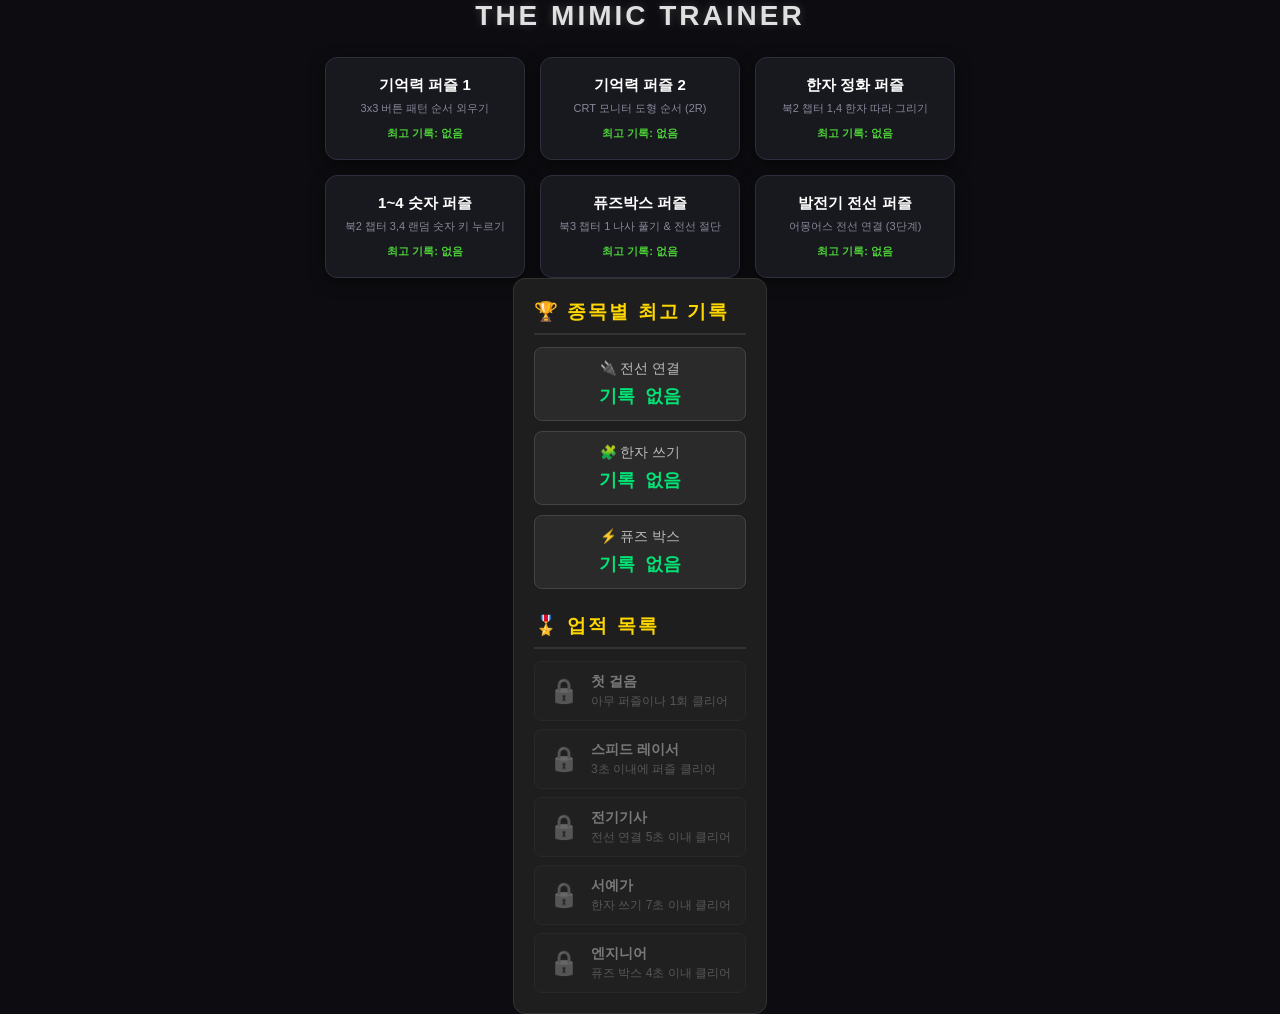
==== index.html @ 6f171f83 "Update index.html" ====
<!DOCTYPE html>
<html lang="ko">
<head>
  <meta charset="UTF-8">
  <meta name="viewport" content="width=device-width, initial-scale=1.0">
  <title>더미믹 퍼즐 트레이너</title>
  <style>
    * {
      box-sizing: border-box;
      margin: 0;
      padding: 0;
      user-select: none;
    }

    body {
      background-color: #0d0d11;
      color: #ffffff;
      font-family: 'Segoe UI', Tahoma, Geneva, Verdana, sans-serif;
      display: flex;
      flex-direction: column;
      align-items: center;
      justify-content: center;
      min-height: 100vh;
      overflow: hidden;
      position: relative;
    }

    .screen {
      display: none;
      flex-direction: column;
      align-items: center;
      justify-content: center;
      width: 100%;
      max-width: 800px;
    }

    .active-screen { display: flex; }

    h1 {
      font-size: 28px;
      letter-spacing: 3px;
      margin-bottom: 25px;
      color: #e0e0e0;
      text-shadow: 0 0 10px rgba(255, 255, 255, 0.2);
    }

    h2 { font-size: 22px; letter-spacing: 2px; margin-bottom: 10px; }

    /* 로비 UI */
    .lobby-header-btns {
      display: flex;
      gap: 12px;
      margin-bottom: 20px;
    }

    .lobby-sub-btn {
      padding: 8px 16px;
      font-size: 13px;
      font-weight: bold;
      background: #1f1f2e;
      color: #d4af37;
      border: 1px solid #d4af37;
      border-radius: 20px;
      cursor: pointer;
      transition: all 0.2s;
    }

    .lobby-sub-btn:hover {
      background: #d4af37;
      color: #0d0d11;
      box-shadow: 0 0 12px rgba(212, 175, 55, 0.5);
    }

    .puzzle-grid {
      display: grid;
      grid-template-columns: repeat(3, 200px);
      gap: 15px;
    }

    .card {
      background: #18181f;
      border: 1px solid #2e2e3e;
      border-radius: 12px;
      padding: 18px 12px;
      text-align: center;
      cursor: pointer;
      transition: all 0.2s ease;
      box-shadow: 0 4px 15px rgba(0,0,0,0.5);
    }

    .card:hover {
      background: #22222d;
      border-color: #6a5acd;
      transform: translateY(-4px);
      box-shadow: 0 6px 20px rgba(106, 90, 205, 0.3);
    }

    .card h3 { font-size: 15px; margin-bottom: 6px; color: #ffffff; }
    .card .desc { font-size: 11px; color: #888899; margin-bottom: 10px; }
    .card .record { font-size: 11px; color: #4cd137; font-weight: bold; }

    .status {
      margin: 10px 0;
      font-size: 15px;
      min-height: 24px;
      color: #aaaaaa;
      text-align: center;
    }

    .btn-container {
      display: flex;
      gap: 10px;
      margin-top: 15px;
      flex-wrap: wrap;
      justify-content: center;
    }

    .nav-btn {
      padding: 10px 18px;
      font-size: 14px;
      font-weight: bold;
      background: #2a2a38;
      color: #ffffff;
      border: 1px solid #444458;
      border-radius: 6px;
      cursor: pointer;
      transition: background 0.2s;
    }

    .nav-btn:hover { background: #3b3b4f; }
    .nav-btn:disabled { opacity: 0.4; cursor: not-allowed; }

    .action-btn { background: #4a3410; border-color: #8c6820; }
    .action-btn:hover { background: #634616; }

    .submit-btn { background: #2e7d32; border-color: #4caf50; }
    .submit-btn:hover { background: #388e3c; }

    /* 모달 (팝업창) 스타일 */
    .modal-overlay {
      display: none;
      position: fixed;
      top: 0; left: 0; width: 100%; height: 100%;
      background: rgba(0, 0, 0, 0.8);
      z-index: 100;
      align-items: center;
      justify-content: center;
    }

    .modal-overlay.active { display: flex; }

    .modal-content {
      background: #181824;
      border: 1px solid #444458;
      border-radius: 12px;
      width: 90%;
      max-width: 480px;
      padding: 20px;
      max-height: 80vh;
      overflow-y: auto;
      box-shadow: 0 10px 30px rgba(0,0,0,0.8);
    }

    .modal-header {
      display: flex;
      justify-content: space-between;
      align-items: center;
      border-bottom: 1px solid #333344;
      padding-bottom: 10px;
      margin-bottom: 15px;
    }

    .modal-title { font-size: 18px; font-weight: bold; color: #d4af37; }
    .modal-close {
      background: none; border: none; color: #aaa;
      font-size: 20px; cursor: pointer;
    }
    .modal-close:hover { color: #fff; }

    /* 1. 메모리 퍼즐 1 UI */
    .memory-grid {
      display: grid;
      grid-template-columns: repeat(3, 85px);
      grid-template-rows: repeat(3, 85px);
      gap: 12px;
      margin: 15px 0;
    }

    .btn-pad {
      background-color: #1a1a24;
      border: 2px solid #333344;
      border-radius: 10px;
      cursor: pointer;
      transition: background-color 0.15s, box-shadow 0.15s;
    }

    .btn-pad.active {
      background-color: #ffffff !important;
      border-color: #ffffff !important;
      box-shadow: 0 0 20px #ffffff;
    }

    .btn-pad.error {
      background-color: #ff3344 !important;
      border-color: #ff3344 !important;
      box-shadow: 0 0 20px #ff3344;
    }

    /* 2. 메모리 게임 2 (CRT 레트로 모니터 UI) */
    .crt-monitor-frame {
      width: 320px;
      background: #2b2b2b;
      border: 8px solid #1a1a1a;
      border-radius: 20px;
      padding: 18px;
      box-shadow: 0 10px 25px rgba(0,0,0,0.8), inset 0 0 10px rgba(255,255,255,0.1);
      display: flex;
      flex-direction: column;
      align-items: center;
    }

    .crt-screen {
      width: 100%;
      height: 200px;
      background: #051405;
      border: 4px solid #002b00;
      border-radius: 12px;
      position: relative;
      display: flex;
      align-items: center;
      justify-content: center;
      box-shadow: inset 0 0 20px rgba(0, 255, 65, 0.2);
      overflow: hidden;
    }

    .crt-screen::before {
      content: " ";
      position: absolute;
      top: 0; left: 0; bottom: 0; right: 0;
      background: linear-gradient(rgba(18, 16, 16, 0) 50%, rgba(0, 0, 0, 0.25) 50%);
      background-size: 100% 4px;
      z-index: 5;
      pointer-events: none;
    }

    #crt-canvas { z-index: 2; }

    .crt-buttons {
      display: grid;
      grid-template-columns: repeat(4, 1fr);
      gap: 10px;
      width: 100%;
      margin-top: 15px;
    }

    .crt-btn {
      background: #1e221e;
      border: 2px solid #00ff41;
      border-radius: 8px;
      height: 55px;
      cursor: pointer;
      display: flex;
      align-items: center;
      justify-content: center;
      box-shadow: 0 4px 0 #005511;
      transition: all 0.1s;
    }

    .crt-btn:active, .crt-btn.active {
      transform: translateY(3px);
      box-shadow: 0 1px 0 #005511;
      background: #00ff41;
    }

    .crt-btn:active svg, .crt-btn.active svg { stroke: #051405; }

    .crt-btn svg {
      width: 28px;
      height: 28px;
      stroke: #00ff41;
      stroke-width: 2.5;
      fill: none;
    }

    /* 3. 한자 그리기 퍼즐 UI */
    .hanji-board {
      position: relative;
      width: 320px;
      height: 320px;
      background: radial-gradient(circle, #b88f38 0%, #8c6820 100%);
      border: 6px solid #4a3410;
      box-shadow: inset 0 0 30px rgba(0, 0, 0, 0.6), 0 10px 25px rgba(0, 0, 0, 0.8);
      border-radius: 4px;
      margin: 10px 0;
    }

    canvas { position: absolute; top: 0; left: 0; }
    #guide-canvas { z-index: 1; opacity: 0.22; }
    #draw-canvas { z-index: 2; cursor: crosshair; }

    .kanji-info { font-size: 14px; color: #bbbbcc; margin-bottom: 5px; }

    /* 4. 1~4 숫자 반응속도 퍼즐 UI */
    .num-spawn-area {
      position: relative;
      width: 340px;
      height: 340px;
      background: #14141a;
      border: 3px solid #2e2e3e;
      border-radius: 12px;
      margin: 10px 0;
      overflow: hidden;
      box-shadow: inset 0 0 20px rgba(0, 0, 0, 0.8);
    }

    .target-circle {
      position: absolute;
      width: 70px;
      height: 70px;
      border-radius: 50%;
      background: #2a2a38;
      border: 3px solid #d4af37;
      color: #ffffff;
      font-size: 28px;
      font-weight: bold;
      display: flex;
      flex-direction: column;
      align-items: center;
      justify-content: center;
      box-shadow: 0 0 15px rgba(0, 0, 0, 0.7);
      transition: transform 0.1s, background-color 0.15s, border-color 0.15s, box-shadow 0.15s;
    }

    .target-circle.hit {
      background-color: #2e7d32 !important;
      border-color: #4cd137 !important;
      box-shadow: 0 0 25px #4cd137 !important;
      transform: scale(1.15);
    }

    .target-circle.miss {
      background-color: #c62828 !important;
      border-color: #ff3344 !important;
      box-shadow: 0 0 25px #ff3344 !important;
      transform: scale(0.85);
    }

    .timer-bar-container {
      width: 44px;
      height: 5px;
      background: #111;
      border-radius: 3px;
      margin-top: 2px;
      overflow: hidden;
    }

    .timer-bar {
      width: 100%;
      height: 100%;
      background: #d4af37;
    }

    .lives-info { font-size: 15px; color: #ff5555; margin-bottom: 5px; }

    /* 5. 퓨즈박스 퍼즐 UI */
    .fusebox-container {
      position: relative;
      width: 240px;
      height: 380px;
      background: #2a2c33;
      border: 5px solid #1a1b20;
      border-radius: 10px;
      box-shadow: inset 0 0 20px rgba(0, 0, 0, 0.8), 0 10px 30px rgba(0, 0, 0, 0.9);
      margin: 10px 0;
      overflow: hidden;
    }

    .fusebox-inner {
      position: absolute;
      width: 100%;
      height: 100%;
      background: #15161a;
      display: flex;
      justify-content: space-around;
      align-items: center;
      padding: 15px 20px;
    }

    .wire-lane {
      position: relative;
      width: 32px;
      height: 100%;
      display: flex;
      justify-content: center;
    }

    .wire-segment {
      position: absolute;
      width: 10px;
      border-radius: 3px;
      box-shadow: inset 2px 0 4px rgba(255, 255, 255, 0.3), 0 0 6px rgba(0, 0, 0, 0.8);
    }

    .wire-segment.red { background: #d63031; }
    .wire-segment.blue { background: #0984e3; }
    .wire-segment.yellow { background: #fdcb6e; }

    .wire-cut-point {
      position: absolute;
      width: 30px;
      height: 22px;
      border: 2px dashed #ff3344;
      background: rgba(255, 51, 68, 0.3);
      border-radius: 4px;
      cursor: pointer;
      box-shadow: 0 0 8px #ff3344;
      animation: pulse 0.8s infinite alternate;
      z-index: 5;
    }

    @keyframes pulse {
      0% { transform: scale(0.92); opacity: 0.7; }
      100% { transform: scale(1.1); opacity: 1; }
    }

    .fusebox-cover {
      position: absolute;
      top: 0; left: 0;
      width: 100%; height: 100%;
      background: linear-gradient(145deg, #484b54, #32343b);
      border: 3px solid #5a5d68;
      border-radius: 6px;
      z-index: 10;
      transition: transform 0.6s cubic-bezier(0.4, 0, 0.2, 1);
      display: flex;
      flex-direction: column;
      justify-content: center;
      align-items: center;
    }

    .fusebox-cover.open { transform: translateY(105%); }

    .cover-title {
      font-size: 14px;
      color: #8a8d9b;
      font-weight: bold;
      letter-spacing: 2px;
      border: 1px solid #6a6d7b;
      padding: 4px 12px;
      border-radius: 4px;
    }

    .screw {
      position: absolute;
      width: 32px;
      height: 32px;
      border-radius: 50%;
      background: radial-gradient(circle, #8a8d9b 0%, #484b54 80%);
      border: 2px solid #222328;
      cursor: pointer;
      display: flex;
      align-items: center;
      justify-content: center;
      box-shadow: 0 2px 6px rgba(0, 0, 0, 0.6);
      z-index: 15;
      transition: transform 0.2s, box-shadow 0.2s;
    }

    .screw:hover {
      box-shadow: 0 0 12px #d4af37;
      transform: scale(1.1);
    }

    .screw-slot {
      width: 18px;
      height: 4px;
      background: #1a1b20;
      border-radius: 2px;
    }

    .screw.top-left { top: 12px; left: 12px; }
    .screw.top-right { top: 12px; right: 12px; }
    .screw.bottom-left { bottom: 12px; left: 12px; }
    .screw.bottom-right { bottom: 12px; right: 12px; }
    .screw.removed { opacity: 0; pointer-events: none; }

    .screw-overlay {
      position: absolute;
      top: 50%; left: 50%;
      transform: translate(-50%, -50%) scale(0);
      width: 110px; height: 110px;
      border-radius: 50%;
      background: radial-gradient(circle, #a0a3b0 0%, #3a3c44 85%);
      border: 4px solid #111215;
      display: flex;
      align-items: center;
      justify-content: center;
      box-shadow: 0 0 30px rgba(212, 175, 55, 0.6), 0 0 10px #000;
      z-index: 25;
      opacity: 0;
      pointer-events: none;
      transition: transform 0.25s cubic-bezier(0.175, 0.885, 0.32, 1.275), opacity 0.25s;
    }

    .screw-overlay.active {
      transform: translate(-50%, -50%) scale(1);
      opacity: 1;
    }

    .screw-overlay .big-slot {
      width: 65px; height: 10px;
      background: #111215;
      border-radius: 4px;
    }

    /* 6. 발전기 전선 퍼즐 UI */
    .gen-box {
      position: relative;
      width: 360px;
      height: 360px;
      background: #1e2026;
      border: 6px solid #111216;
      border-radius: 12px;
      margin: 10px 0;
      box-shadow: inset 0 0 25px rgba(0,0,0,0.8), 0 8px 25px rgba(0,0,0,0.7);
    }

    #gen-canvas {
      position: absolute;
      top: 0; left: 0;
      z-index: 2;
      pointer-events: none;
    }

    .gen-nodes-layer {
      position: absolute;
      top: 0; left: 0;
      width: 100%; height: 100%;
      display: flex;
      justify-content: space-between;
      padding: 20px 25px;
      z-index: 3;
    }

    .gen-column {
      display: flex;
      flex-direction: column;
      justify-content: space-around;
      height: 100%;
    }

    .gen-node {
      width: 44px;
      height: 32px;
      border-radius: 6px;
      border: 3px solid #000;
      cursor: pointer;
      box-shadow: 0 3px 6px rgba(0,0,0,0.5);
      position: relative;
      transition: transform 0.15s;
    }

    .gen-node:hover { transform: scale(1.1); }
    .gen-node.connected { opacity: 0.8; cursor: default; }

    /* 색상 스타일 */
    .color-red { background: #ff4757; box-shadow: 0 0 10px #ff4757; }
    .color-blue { background: #1e90ff; box-shadow: 0 0 10px #1e90ff; }
    .color-yellow { background: #ffa502; box-shadow: 0 0 10px #ffa502; }
    .color-pink { background: #ff6b81; box-shadow: 0 0 10px #ff6b81; }
    .color-green { background: #2ed573; box-shadow: 0 0 10px #2ed573; }
    .color-cyan { background: #70a1ff; box-shadow: 0 0 10px #70a1ff; }
  </style>
</head>
<body>

  <!-- 토스트 알림 컨테이너 -->
  <div id="toast-container" class="toast-container"></div>

  <!-- [1] 로비 화면 -->
  <div id="lobby-screen" class="screen active-screen">
    <h1>THE MIMIC TRAINER</h1>

    
    
    <div class="puzzle-grid">
      <div class="card" onclick="showScreen('memory-game')">
        <h3>기억력 퍼즐 1</h3>
        <p class="desc">3x3 버튼 패턴 순서 외우기</p>
        <div id="record-memory" class="record">최고 기록: 없음</div>
      </div>
      <div class="card" onclick="showScreen('memory2-game')">
        <h3>기억력 퍼즐 2</h3>
        <p class="desc">CRT 모니터 도형 순서 (2R)</p>
        <div id="record-memory2" class="record">최고 기록: 없음</div>
      </div>
      <div class="card" onclick="showScreen('kanji-game')">
        <h3>한자 정화 퍼즐</h3>
        <p class="desc">북2 챕터 1,4 한자 따라 그리기</p>
        <div id="record-kanji" class="record">최고 기록: 없음</div>
      </div>
      <div class="card" onclick="showScreen('num-game')">
        <h3>1~4 숫자 퍼즐</h3>
        <p class="desc">북2 챕터 3,4 랜덤 숫자 키 누르기</p>
        <div id="record-num" class="record">최고 기록: 없음</div>
      </div>
      <div class="card" onclick="showScreen('fuse-game')">
        <h3>퓨즈박스 퍼즐</h3>
        <p class="desc">북3 챕터 1 나사 풀기 & 전선 절단</p>
        <div id="record-fuse" class="record">최고 기록: 없음</div>
      </div>
      <div class="card" onclick="showScreen('gen-game')">
        <h3>발전기 전선 퍼즐</h3>
        <p class="desc">어몽어스 전선 연결 (3단계)</p>
        <div id="record-gen" class="record">최고 기록: 없음</div>
      </div>
    </div>
  </div>

  <!-- [2] 메모리 게임 1 화면 -->
  <div id="memory-game" class="screen">
    <h2>MEMORIES PUZZLE 1</h2>
    <div id="memory-status" class="status">게임 시작 버튼을 눌러주세요</div>

    <div class="memory-grid">
      <button class="btn-pad" data-id="0"></button>
      <button class="btn-pad" data-id="1"></button>
      <button class="btn-pad" data-id="2"></button>
      <button class="btn-pad" data-id="3"></button>
      <button class="btn-pad" data-id="4"></button>
      <button class="btn-pad" data-id="5"></button>
      <button class="btn-pad" data-id="6"></button>
      <button class="btn-pad" data-id="7"></button>
      <button class="btn-pad" data-id="8"></button>
    </div>

    <div class="btn-container">
      <button id="memory-start-btn" class="nav-btn" onclick="startMemoryGame()">게임 시작</button>
      <button class="nav-btn" onclick="showScreen('lobby-screen')">로비로 나가기</button>
    </div>
  </div>

  <!-- [3] 메모리 게임 2 화면 (CRT 모니터 도형 퍼즐) -->
  <div id="memory2-game" class="screen">
    <h2>CRT SHAPE MEMORY</h2>
    <div id="memory2-status" class="status">모니터에 나오는 도형 순서를 기억하세요!</div>

    <div class="crt-monitor-frame">
      <div class="crt-screen">
        <canvas id="crt-canvas" width="260" height="180"></canvas>
      </div>
      <div class="crt-buttons">
        <button class="crt-btn" onclick="handleCrtInput(0)">
          <svg viewBox="0 0 24 24"><polygon points="12,3 2,21 22,21"/></svg>
        </button>
        <button class="crt-btn" onclick="handleCrtInput(1)">
          <svg viewBox="0 0 24 24"><rect x="3" y="3" width="18" height="18"/></svg>
        </button>
        <button class="crt-btn" onclick="handleCrtInput(2)">
          <svg viewBox="0 0 24 24"><polygon points="6,4 18,4 22,20 2,20"/></svg>
        </button>
        <button class="crt-btn" onclick="handleCrtInput(3)">
          <svg viewBox="0 0 24 24"><circle cx="12" cy="12" r="9"/></svg>
        </button>
      </div>
    </div>

    <div class="btn-container">
      <button id="memory2-start-btn" class="nav-btn" onclick="startMemory2Game()">게임 시작</button>
      <button class="nav-btn" onclick="showScreen('lobby-screen')">로비로 나가기</button>
    </div>
  </div>

  <!-- [4] 한자 그리기 퍼즐 화면 -->
  <div id="kanji-game" class="screen">
    <h2>한자 정화 퍼즐</h2>
    <div id="kanji-info" class="kanji-info">대충 따라 그린 뒤 [완료]를 누르세요!</div>
    <div id="kanji-status" class="status">게임 시작 버튼을 눌러주세요</div>

    <div class="hanji-board">
      <canvas id="guide-canvas" width="320" height="320"></canvas>
      <canvas id="draw-canvas" width="320" height="320"></canvas>
    </div>

    <div class="btn-container">
      <button id="kanji-start-btn" class="nav-btn" onclick="startKanjiGame()">게임 시작</button>
      <button id="kanji-clear-btn" class="nav-btn action-btn" onclick="clearUserDraw()" disabled>지우기</button>
      <button id="kanji-submit-btn" class="nav-btn submit-btn" onclick="checkKanjiResult()" disabled>완료</button>
      <button class="nav-btn" onclick="showScreen('lobby-screen')">로비로 나가기</button>
    </div>
  </div>

  <!-- [5] 1~4 숫자 반응 퍼즐 -->
  <div id="num-game" class="screen">
    <h2>1-4 KEYPAD SPEED PUZZLE</h2>
    <div id="num-lives" class="lives-info">기회: ❤️❤️❤️❤️</div>
    <div id="num-status" class="status">키보드의 [1, 2, 3, 4] 키를 사용하세요</div>

    <div id="num-spawn-area" class="num-spawn-area"></div>

    <div class="btn-container">
      <button id="num-start-btn" class="nav-btn" onclick="startNumGame()">게임 시작</button>
      <button class="nav-btn" onclick="showScreen('lobby-screen')">로비로 나가기</button>
    </div>
  </div>

  <!-- [6] 퓨즈박스 퍼즐 화면 -->
  <div id="fuse-game" class="screen">
    <h2>FUSE BOX PUZZLE</h2>
    <div id="fuse-status" class="status">나사를 클릭한 후 마우스로 반시계 방향 드래그하세요!</div>

    <div class="fusebox-container" id="fusebox-container">
      <div class="fusebox-inner" id="fuse-inner">
        <div class="wire-lane" id="wire-lane-0"></div>
        <div class="wire-lane" id="wire-lane-1"></div>
        <div class="wire-lane" id="wire-lane-2"></div>
      </div>

      <div class="fusebox-cover" id="fuse-cover">
        <div class="cover-title">DANGER</div>
        <div class="screw top-left" data-id="0"><div class="screw-slot"></div></div>
        <div class="screw top-right" data-id="1"><div class="screw-slot"></div></div>
        <div class="screw bottom-left" data-id="2"><div class="screw-slot"></div></div>
        <div class="screw bottom-right" data-id="3"><div class="screw-slot"></div></div>
      </div>

      <div class="screw-overlay" id="big-screw"><div class="big-slot"></div></div>
    </div>

    <div class="btn-container">
      <button id="fuse-start-btn" class="nav-btn" onclick="startFuseGame()">게임 시작</button>
      <button class="nav-btn" onclick="showScreen('lobby-screen')">로비로 나가기</button>
    </div>
  </div>

  <!-- [7] 발전기 전선 퍼즐 화면 -->
  <div id="gen-game" class="screen">
    <h2>GENERATOR WIRE PUZZLE</h2>
    <div id="gen-status" class="status">왼쪽 단자를 오른쪽 같은 색상 단자로 드래그하세요!</div>

    <div class="gen-box" id="gen-box">
      <canvas id="gen-canvas" width="360" height="360"></canvas>
      <div class="gen-nodes-layer">
        <div class="gen-column" id="gen-left-col"></div>
        <div class="gen-column" id="gen-right-col"></div>
      </div>
    </div>

    <div class="btn-container">
      <button id="gen-start-btn" class="nav-btn" onclick="startGenGame()">게임 시작</button>
      <button class="nav-btn" onclick="showScreen('lobby-screen')">로비로 나가기</button>
    </div>
  </div>


  <script>
    /* =========================================================
       0. Web Audio API 효과음
    ========================================================= */
    const audioCtx = new (window.AudioContext || window.webkitAudioContext)();

    function playSound(type) {
      if (audioCtx.state === 'suspended') audioCtx.resume();
      const now = audioCtx.currentTime;

      if (type === 'success') {
        [523.25, 659.25, 783.99, 1046.50].forEach((freq, idx) => {
          const osc = audioCtx.createOscillator();
          const gain = audioCtx.createGain();
          osc.type = 'sine';
          osc.frequency.setValueAtTime(freq, now + idx * 0.08);
          gain.gain.setValueAtTime(0.25, now + idx * 0.08);
          gain.gain.exponentialRampToValueAtTime(0.001, now + idx * 0.08 + 0.3);
          osc.connect(gain);
          gain.connect(audioCtx.destination);
          osc.start(now + idx * 0.08);
          osc.stop(now + idx * 0.08 + 0.3);
        });
      } else if (type === 'fail') {
        const osc = audioCtx.createOscillator();
        const gain = audioCtx.createGain();
        osc.type = 'sawtooth';
        osc.frequency.setValueAtTime(140, now);
        osc.frequency.exponentialRampToValueAtTime(70, now + 0.35);
        gain.gain.setValueAtTime(0.3, now);
        gain.gain.exponentialRampToValueAtTime(0.01, now + 0.35);
        osc.connect(gain);
        gain.connect(audioCtx.destination);
        osc.start(now);
        osc.stop(now + 0.35);
      } else if (type === 'click') {
        const osc = audioCtx.createOscillator();
        const gain = audioCtx.createGain();
        osc.type = 'sine';
        osc.frequency.setValueAtTime(350, now);
        gain.gain.setValueAtTime(0.08, now);
        gain.gain.exponentialRampToValueAtTime(0.01, now + 0.04);
        osc.connect(gain);
        gain.connect(audioCtx.destination);
        osc.start(now);
        osc.stop(now + 0.04);
      } else if (type === 'cut') {
        const osc = audioCtx.createOscillator();
        const gain = audioCtx.createGain();
        osc.type = 'triangle';
        osc.frequency.setValueAtTime(800, now);
        osc.frequency.exponentialRampToValueAtTime(200, now + 0.1);
        gain.gain.setValueAtTime(0.3, now);
        gain.gain.exponentialRampToValueAtTime(0.01, now + 0.1);
        osc.connect(gain);
        gain.connect(audioCtx.destination);
        osc.start(now);
        osc.stop(now + 0.1);
      }
    }

    

    function showToast(title, icon) {
      const container = document.getElementById('toast-container');
      const toast = document.createElement('div');
      toast.className = 'toast';
      toast.innerHTML = `<span style="font-size:24px">${icon}</span><div><strong>${title}</strong></div>`;
      container.appendChild(toast);

      setTimeout(() => {
        toast.remove();
      }, 3200);
    }

    function openModal(id) {
      if (id === 'achieve-modal') renderAchievements();
      if (id === 'rank-modal') renderLeaderboard();
      document.getElementById(id).classList.add('active');
    }

    function closeModal(id) {
      document.getElementById(id).classList.remove('active');
    }

    function renderAchievements() {
      const body = document.getElementById('achieve-list-body');
      const unlocked = JSON.parse(localStorage.getItem('mimic_unlocked_achievements') || '[]');

      body.innerHTML = ACHIEVEMENTS.map(item => {
        const isUnlocked = unlocked.includes(item.id);
        return `
          <div class="achieve-item ${isUnlocked ? 'unlocked' : ''}">
            <div class="achieve-icon">${item.icon}</div>
            <div class="achieve-info">
              <div class="achieve-name">${item.name} ${isUnlocked ? '✓' : ''}</div>
              <div class="achieve-desc">${item.desc}</div>
            </div>
          </div>
        `;
      }).join('');
    }

    function calculateTotalScore() {
      const memoryBest = parseFloat(localStorage.getItem('mimic_best_memory')) || 0;
      const memory2Best = parseFloat(localStorage.getItem('mimic_best_memory2')) || 0;
      const kanjiBest = parseFloat(localStorage.getItem('mimic_best_kanji')) || 0;
      const numBest = parseInt(localStorage.getItem('mimic_best_num_score')) || 0;
      const fuseBest = parseFloat(localStorage.getItem('mimic_best_fuse')) || 0;
      const genBest = parseFloat(localStorage.getItem('mimic_best_gen')) || 0;

      let score = 0;
      if (memoryBest > 0) score += Math.max(0, Math.floor(3000 - memoryBest * 300));
      if (memory2Best > 0) score += Math.max(0, Math.floor(4000 - memory2Best * 300));
      if (kanjiBest > 0) score += Math.max(0, Math.floor(3000 - kanjiBest * 200));
      score += numBest * 250;
      if (fuseBest > 0) score += Math.max(0, Math.floor(4000 - fuseBest * 200));
      if (genBest > 0) score += Math.max(0, Math.floor(5000 - genBest * 250));

      return score;
    }

    function renderLeaderboard() {
      const myScore = calculateTotalScore();

      const dummyRanks = [
        { name: 'Kamo_Master', score: 14500 },
        { name: 'MIMIC_Pro', score: 12200 },
        { name: 'SpeedRunner', score: 9800 },
        { name: 'ShadowHunter', score: 7500 },
        { name: 'PuzzleGod', score: 5400 }
      ];

      dummyRanks.push({ name: '나 (Player)', score: myScore, isMe: true });
      dummyRanks.sort((a, b) => b.score - a.score);

      const body = document.getElementById('rank-list-body');
      body.innerHTML = dummyRanks.map((player, idx) => {
        return `
          <tr class="${player.isMe ? 'my-rank' : ''}">
            <td>${idx + 1}위</td>
            <td>${player.name}</td>
            <td>${player.score.toLocaleString()} 점</td>
          </tr>
        `;
      }).join('');
    }

    /* =========================================================
       1. 로비 & 기록관리
    ========================================================= */
    function updateLobbyRecords() {
      const memoryBest = localStorage.getItem('mimic_best_memory');
      const memory2Best = localStorage.getItem('mimic_best_memory2');
      const kanjiBest = localStorage.getItem('mimic_best_kanji');
      const numBest = localStorage.getItem('mimic_best_num_score');
      const fuseBest = localStorage.getItem('mimic_best_fuse');
      const genBest = localStorage.getItem('mimic_best_gen');

      document.getElementById('record-memory').innerText = memoryBest ? `최고 기록: ${memoryBest}초` : "최고 기록: 없음";
      document.getElementById('record-memory2').innerText = memory2Best ? `최고 기록: ${memory2Best}초` : "최고 기록: 없음";
      document.getElementById('record-kanji').innerText = kanjiBest ? `최고 기록: ${kanjiBest}초` : "최고 기록: 없음";
      document.getElementById('record-num').innerText = numBest ? `최고 기록: ${numBest}개` : "최고 기록: 없음";
      document.getElementById('record-fuse').innerText = fuseBest ? `최고 기록: ${fuseBest}초` : "최고 기록: 없음";
      document.getElementById('record-gen').innerText = genBest ? `최고 기록: ${genBest}초` : "최고 기록: 없음";
    }

    function showScreen(screenId) {
      document.querySelectorAll('.screen').forEach(s => s.classList.remove('active-screen'));
      document.getElementById(screenId).classList.add('active-screen');
      updateLobbyRecords();

      if (screenId === 'kanji-game') initKanjiCanvas();
      else if (screenId === 'memory2-game') initCrtCanvas();
      else if (screenId === 'gen-game') initGenCanvas();
    }

    /* =========================================================
       2. 메모리 게임 1
    ========================================================= */
    const memoryButtons = document.querySelectorAll('.btn-pad');
    const memoryStatus = document.getElementById('memory-status');
    const memoryStartBtn = document.getElementById('memory-start-btn');

    let memorySequence = [];
    let memoryPlayerSeq = [];
    let isMemoryPlaying = false;
    let isMemoryActive = false;
    let memoryStartTime = 0;

    memoryButtons.forEach(btn => btn.addEventListener('click', (e) => handleMemoryClick(e)));

    function startMemoryGame() {
      memorySequence = [];
      memoryPlayerSeq = [];
      isMemoryActive = false;
      memoryStartBtn.disabled = true;
      memoryStatus.innerText = "패턴을 기억하세요...";

      for (let i = 0; i < 5; i++) {
        memorySequence.push(Math.floor(Math.random() * 9));
      }
      playMemorySequence();
    }

    function playMemorySequence() {
      isMemoryPlaying = true;
      let delay = 500;

      memorySequence.forEach((btnIndex) => {
        setTimeout(() => {
          highlightMemoryBtn(btnIndex, 'active', 400);
          playSound('click');
        }, delay);
        delay += 650;
      });

      setTimeout(() => {
        isMemoryPlaying = false;
        isMemoryActive = true;
        memoryStartTime = Date.now();
        memoryStatus.innerText = "순서대로 누르세요! (0/5)";
      }, delay);
    }

    function highlightMemoryBtn(index, className, duration) {
      return new Promise(resolve => {
        const btn = memoryButtons[index];
        btn.classList.add(className);
        setTimeout(() => {
          btn.classList.remove(className);
          resolve();
        }, duration);
      });
    }

    async function handleMemoryClick(e) {
      if (isMemoryPlaying || !isMemoryActive) return;

      const clickedIndex = parseInt(e.target.getAttribute('data-id'));
      const step = memoryPlayerSeq.length;

      if (clickedIndex === memorySequence[step]) {
        playSound('click');
        memoryPlayerSeq.push(clickedIndex);
        highlightMemoryBtn(clickedIndex, 'active', 200);
        memoryStatus.innerText = `순서대로 누르세요! (${memoryPlayerSeq.length}/5)`;

        if (memoryPlayerSeq.length === 5) {
          isMemoryActive = false;
          const timeSpent = ((Date.now() - memoryStartTime) / 1000).toFixed(2);
          playSound('success');
          memoryStatus.innerText = `성공! 소요시간: ${timeSpent}초`;
          memoryStartBtn.disabled = false;

          const best = localStorage.getItem('mimic_best_memory');
          if (!best || parseFloat(timeSpent) < parseFloat(best)) {
            localStorage.setItem('mimic_best_memory', timeSpent);
          }

          unlockAchievement('mem1');
        }
      } else {
        isMemoryActive = false;
        playSound('fail');
        memoryStatus.innerText = "틀렸습니다! 다시 시도하세요.";
        await highlightMemoryBtn(clickedIndex, 'error', 500);
        memoryPlayerSeq = [];
        memoryStartBtn.disabled = false;
      }
    }

    /* =========================================================
       3. 메모리 게임 2 (CRT 모니터 도형 퍼즐)
    ========================================================= */
    let crtCanvas, crtCtx;
    let crtSequence = [];
    let crtPlayerSeq = [];
    let crtRound = 1;
    let isCrtPlaying = false;
    let isCrtActive = false;
    let crtStartTime = 0;

    function initCrtCanvas() {
      crtCanvas = document.getElementById('crt-canvas');
      crtCtx = crtCanvas.getContext('2d');
      drawCrtShape(null);
    }

    function drawCrtShape(type) {
      crtCtx.clearRect(0, 0, 260, 180);
      if (type === null) return;

      crtCtx.strokeStyle = '#00ff41';
      crtCtx.lineWidth = 4;
      crtCtx.shadowColor = '#00ff41';
      crtCtx.shadowBlur = 12;
      crtCtx.beginPath();

      if (type === 0) { // 삼각형
        crtCtx.moveTo(130, 30);
        crtCtx.lineTo(40, 150);
        crtCtx.lineTo(220, 150);
        crtCtx.closePath();
      } else if (type === 1) { // 사각형
        crtCtx.rect(50, 30, 160, 120);
      } else if (type === 2) { // 사다리꼴
        crtCtx.moveTo(80, 40);
        crtCtx.lineTo(180, 40);
        crtCtx.lineTo(220, 140);
        crtCtx.lineTo(40, 140);
        crtCtx.closePath();
      } else if (type === 3) { // 원
        crtCtx.arc(130, 90, 60, 0, Math.PI * 2);
      }

      crtCtx.stroke();
      crtCtx.shadowBlur = 0;
    }

    function startMemory2Game() {
      crtRound = 1;
      crtStartTime = Date.now();
      document.getElementById('memory2-start-btn').disabled = true;
      startCrtRound();
    }

    function startCrtRound() {
      crtSequence = [0, 1, 2, 3];
      for (let i = crtSequence.length - 1; i > 0; i--) {
        const j = Math.floor(Math.random() * (i + 1));
        [crtSequence[i], crtSequence[j]] = [crtSequence[j], crtSequence[i]];
      }

      crtPlayerSeq = [];
      isCrtActive = false;
      document.getElementById('memory2-status').innerText = `[라운드 ${crtRound}/2] 도형 순서를 외우세요...`;
      playCrtSequence();
    }

    function playCrtSequence() {
      isCrtPlaying = true;
      let delay = 600;

      crtSequence.forEach((shapeType) => {
        setTimeout(() => {
          drawCrtShape(shapeType);
          playSound('click');
        }, delay);

        delay += 700;

        setTimeout(() => { drawCrtShape(null); }, delay - 200);
      });

      setTimeout(() => {
        isCrtPlaying = false;
        isCrtActive = true;
        document.getElementById('memory2-status').innerText = `[라운드 ${crtRound}/2] 순서대로 버튼을 누르세요! (0/4)`;
      }, delay);
    }

    function handleCrtInput(shapeType) {
      if (isCrtPlaying || !isCrtActive) return;

      const step = crtPlayerSeq.length;

      if (shapeType === crtSequence[step]) {
        playSound('click');
        crtPlayerSeq.push(shapeType);
        drawCrtShape(shapeType);
        setTimeout(() => drawCrtShape(null), 250);

        document.getElementById('memory2-status').innerText = `[라운드 ${crtRound}/2] 순서대로 버튼을 누르세요! (${crtPlayerSeq.length}/4)`;

        if (crtPlayerSeq.length === 4) {
          isCrtActive = false;

          if (crtRound === 1) {
            crtRound = 2;
            playSound('success');
            document.getElementById('memory2-status').innerText = "1라운드 성공! 잠시 후 2라운드가 시작됩니다.";
            setTimeout(startCrtRound, 1200);
          } else {
            const timeSpent = ((Date.now() - crtStartTime) / 1000).toFixed(2);
            playSound('success');
            document.getElementById('memory2-status').innerText = `모든 라운드 클리어! 소요시간: ${timeSpent}초`;
            document.getElementById('memory2-start-btn').disabled = false;

            const best = localStorage.getItem('mimic_best_memory2');
            if (!best || parseFloat(timeSpent) < parseFloat(best)) {
              localStorage.setItem('mimic_best_memory2', timeSpent);
            }

            unlockAchievement('mem2');
          }
        }
      } else {
        isCrtActive = false;
        playSound('fail');
        document.getElementById('memory2-status').innerText = "틀렸습니다! 다시 시작하세요.";
        document.getElementById('memory2-start-btn').disabled = false;
        drawCrtShape(null);
      }
    }

    /* =========================================================
       4. 한자 그리기 퍼즐
    ========================================================= */
    const kanjiList = ['崇', '拜', '結', '鎭', '封', '祓'];
    let currentKanji = '';
    let guideCanvas, guideCtx, drawCanvas, drawCtx;
    let isDrawing = false;
    let isKanjiActive = false;
    let kanjiStartTime = 0;
    let guideTotalPixels = 0;

    function initKanjiCanvas() {
      guideCanvas = document.getElementById('guide-canvas');
      guideCtx = guideCanvas.getContext('2d');
      drawCanvas = document.getElementById('draw-canvas');
      drawCtx = drawCanvas.getContext('2d');

      drawCanvas.onmousedown = startDrawing;
      drawCanvas.onmousemove = draw;
      drawCanvas.onmouseup = stopDrawing;
      drawCanvas.onmouseleave = stopDrawing;

      drawCanvas.ontouchstart = (e) => { startDrawing(e.touches[0]); };
      drawCanvas.ontouchmove = (e) => { draw(e.touches[0]); e.preventDefault(); };
      drawCanvas.ontouchend = stopDrawing;

      clearKanjiCanvas();
    }

    function clearKanjiCanvas() {
      if (!guideCtx || !drawCtx) return;
      guideCtx.clearRect(0, 0, 320, 320);
      drawCtx.clearRect(0, 0, 320, 320);
    }

    function clearUserDraw() {
      if (!drawCtx) return;
      drawCtx.clearRect(0, 0, 320, 320);
      playSound('click');
      if (isKanjiActive) {
        document.getElementById('kanji-status').innerText = `지웠습니다. 다시 그리세요. [ ${currentKanji} ]`;
      }
    }

    function startKanjiGame() {
      clearKanjiCanvas();
      currentKanji = kanjiList[Math.floor(Math.random() * kanjiList.length)];

      guideCtx.font = "bold 250px 'Gothic A1', 'Arial Black', sans-serif";
      guideCtx.textAlign = "center";
      guideCtx.textBaseline = "middle";
      guideCtx.fillStyle = "#2b1c08";
      guideCtx.fillText(currentKanji, 160, 160);

      const imgData = guideCtx.getImageData(0, 0, 320, 320);
      guideTotalPixels = 0;
      for (let i = 3; i < imgData.data.length; i += 4) {
        if (imgData.data[i] > 30) guideTotalPixels++;
      }

      isKanjiActive = true;
      kanjiStartTime = Date.now();
      document.getElementById('kanji-status').innerText = `한자 [ ${currentKanji} ] 를 다 그린 후 [완료]를 누르세요!`;
      
      document.getElementById('kanji-start-btn').disabled = true;
      document.getElementById('kanji-clear-btn').disabled = false;
      document.getElementById('kanji-submit-btn').disabled = false;
    }

    function getCanvasPos(e) {
      const rect = drawCanvas.getBoundingClientRect();
      return { x: e.clientX - rect.left, y: e.clientY - rect.top };
    }

    function startDrawing(e) {
      if (!isKanjiActive) return;
      isDrawing = true;
      const pos = getCanvasPos(e);
      drawCtx.beginPath();
      drawCtx.moveTo(pos.x, pos.y);
      drawCtx.lineWidth = 32;
      drawCtx.lineCap = 'round';
      drawCtx.lineJoin = 'round';
      drawCtx.strokeStyle = '#181109';
    }

    function draw(e) {
      if (!isDrawing || !isKanjiActive) return;
      const pos = getCanvasPos(e);
      drawCtx.lineTo(pos.x, pos.y);
      drawCtx.stroke();
    }

    function stopDrawing() { isDrawing = false; }

    function checkKanjiResult() {
      if (!isKanjiActive) return;

      const drawImgData = drawCtx.getImageData(0, 0, 320, 320);
      const guideImgData = guideCtx.getImageData(0, 0, 320, 320);
      let matchedPixels = 0;

      for (let i = 3; i < drawImgData.data.length; i += 4) {
        if (drawImgData.data[i] > 30 && guideImgData.data[i] > 30) {
          matchedPixels++;
        }
      }

      const fillRatio = matchedPixels / guideTotalPixels;

      if (fillRatio >= 0.50) {
        isKanjiActive = false;
        const timeSpent = ((Date.now() - kanjiStartTime) / 1000).toFixed(2);
        playSound('success');
        document.getElementById('kanji-status').innerText = `성공! 소요시간: ${timeSpent}초 (완성도: ${Math.floor(fillRatio * 100)}%)`;
        
        document.getElementById('kanji-start-btn').disabled = false;
        document.getElementById('kanji-clear-btn').disabled = true;
        document.getElementById('kanji-submit-btn').disabled = true;

        const best = localStorage.getItem('mimic_best_kanji');
        if (!best || parseFloat(timeSpent) < parseFloat(best)) {
          localStorage.setItem('mimic_best_kanji', timeSpent);
        }

        unlockAchievement('kanji');
      } else {
        playSound('fail');
        document.getElementById('kanji-status').innerText = `획을 더 채워주세요! (완성도: ${Math.floor(fillRatio * 100)}% / 목표: 50%)`;
      }
    }

    /* =========================================================
       5. 1~4 숫자 반응 퍼즐
    ========================================================= */
    const spawnArea = document.getElementById('num-spawn-area');
    const numStatus = document.getElementById('num-status');
    const numLivesEl = document.getElementById('num-lives');
    const numStartBtn = document.getElementById('num-start-btn');

    let currentNumTarget = null;
    let targetElement = null;
    let isNumActive = false;
    let lives = 4;
    let score = 0;
    let circleTimer = null;
    let circleProgressInterval = null;
    const TIME_LIMIT_MS = 1400;

    window.addEventListener('keydown', (e) => {
      if (!isNumActive || !currentNumTarget) return;

      const pressedNum = parseInt(e.key);
      if ([1, 2, 3, 4].includes(pressedNum)) {
        if (pressedNum === currentNumTarget) handleNumHit();
        else handleNumMiss("틀린 키 입력!");
      }
    });

    function startNumGame() {
      lives = 4;
      score = 0;
      isNumActive = true;
      numStartBtn.disabled = true;
      updateLivesDisplay();
      numStatus.innerText = `[1, 2, 3, 4] 키를 누르세요! 점수: ${score}`;
      spawnNextTarget();
    }

    function updateLivesDisplay() {
      numLivesEl.innerText = `기회: ${'❤️'.repeat(lives)}${'🖤'.repeat(4 - lives)}`;
    }

    function spawnNextTarget() {
      if (!isNumActive) return;
      clearTarget();

      currentNumTarget = Math.floor(Math.random() * 4) + 1;
      const posX = Math.floor(Math.random() * 250);
      const posY = Math.floor(Math.random() * 250);

      targetElement = document.createElement('div');
      targetElement.className = 'target-circle';
      targetElement.style.left = `${posX}px`;
      targetElement.style.top = `${posY}px`;

      const numText = document.createElement('span');
      numText.innerText = currentNumTarget;

      const timerBarBox = document.createElement('div');
      timerBarBox.className = 'timer-bar-container';

      const timerBar = document.createElement('div');
      timerBar.className = 'timer-bar';
      timerBarBox.appendChild(timerBar);

      targetElement.appendChild(numText);
      targetElement.appendChild(timerBarBox);
      spawnArea.appendChild(targetElement);

      let startTime = Date.now();
      circleProgressInterval = setInterval(() => {
        let elapsed = Date.now() - startTime;
        let percent = Math.max(0, 100 - (elapsed / TIME_LIMIT_MS) * 100);
        timerBar.style.width = percent + '%';
      }, 30);

      circleTimer = setTimeout(() => { handleNumMiss("시간 초과!"); }, TIME_LIMIT_MS);
    }

    function clearTarget() {
      clearTimeout(circleTimer);
      clearInterval(circleProgressInterval);
      spawnArea.innerHTML = '';
      currentNumTarget = null;
    }

    function handleNumHit() {
      clearTimeout(circleTimer);
      clearInterval(circleProgressInterval);

      if (targetElement) targetElement.classList.add('hit');

      playSound('click');
      score++;
      numStatus.innerText = `나이스! 현재 점수: ${score}`;

      if (score >= 15) {
        unlockAchievement('num');
      }

      setTimeout(() => { spawnNextTarget(); }, 200);
    }

    function handleNumMiss(reason) {
      clearTimeout(circleTimer);
      clearInterval(circleProgressInterval);

      if (targetElement) targetElement.classList.add('miss');

      playSound('fail');
      lives--;
      updateLivesDisplay();

      if (lives <= 0) {
        isNumActive = false;
        numStatus.innerText = `게임 오버! (${reason}) 총 점수: ${score}개`;
        numStartBtn.disabled = false;

        const best = localStorage.getItem('mimic_best_num_score');
        if (!best || score > parseInt(best)) {
          localStorage.setItem('mimic_best_num_score', score);
        }
        setTimeout(() => { clearTarget(); }, 500);
      } else {
        numStatus.innerText = `${reason} 기회 남음: ${lives}`;
        setTimeout(() => { spawnNextTarget(); }, 400);
      }
    }

    /* =========================================================
       6. 퓨즈박스 퍼즐
    ========================================================= */
    const fuseStatus = document.getElementById('fuse-status');
    const fuseCover = document.getElementById('fuse-cover');
    const fuseStartBtn = document.getElementById('fuse-start-btn');
    const bigScrew = document.getElementById('big-screw');
    const screws = document.querySelectorAll('.screw');

    let fuseActive = false;
    let fuseStartTime = 0;
    let screwsLeft = 4;
    let totalCutPointsLeft = 0;

    let selectedScrewIndex = -1;
    let isDragging = false;
    let prevAngle = 0;
    let currentRotation = 0;
    const REQUIRED_ROTATION = Math.PI * 4;

    screws.forEach(screw => screw.addEventListener('click', (e) => handleScrewClick(e)));

    window.addEventListener('mousedown', startScrewDrag);
    window.addEventListener('touchstart', (e) => startScrewDrag(e.touches[0]));
    window.addEventListener('mousemove', dragScrew);
    window.addEventListener('touchmove', (e) => dragScrew(e.touches[0]));
    window.addEventListener('mouseup', stopScrewDrag);
    window.addEventListener('touchend', stopScrewDrag);

    function startFuseGame() {
      fuseActive = true;
      fuseStartTime = Date.now();
      screwsLeft = 4;
      selectedScrewIndex = -1;
      isDragging = false;

      fuseStartBtn.disabled = true;
      fuseCover.classList.remove('open');
      bigScrew.classList.remove('active');
      fuseStatus.innerText = "풀고 싶은 나사를 먼저 클릭하세요! (4개 남음)";

      screws.forEach(s => {
        s.classList.remove('removed');
        s.style.transform = 'rotate(0deg)';
      });

      setupMultiWires();
    }

    function setupMultiWires() {
      const colors = ['red', 'blue', 'yellow'];
      totalCutPointsLeft = 0;

      for (let i = 0; i < 3; i++) {
        const lane = document.getElementById(`wire-lane-${i}`);
        lane.innerHTML = '';

        const count = Math.floor(Math.random() * 2) + 2;
        totalCutPointsLeft += count;

        let positions = (count === 2) ? [18, 65] : [15, 45, 75];

        positions.forEach((pos) => {
          const cutPoint = document.createElement('div');
          cutPoint.className = 'wire-cut-point';
          cutPoint.style.top = `${pos}%`;

          cutPoint.addEventListener('click', () => handleCutPointClick(cutPoint, lane, colors[i]));
          lane.appendChild(cutPoint);
        });

        renderWireSegments(lane, colors[i]);
      }
    }

    function renderWireSegments(lane, color) {
      lane.querySelectorAll('.wire-segment').forEach(s => s.remove());

      const cutPoints = Array.from(lane.querySelectorAll('.wire-cut-point'))
                             .filter(cp => cp.style.display !== 'none')
                             .map(cp => parseFloat(cp.style.top));

      cutPoints.sort((a, b) => a - b);

      let currentTop = 0;
      cutPoints.forEach(pos => {
        const seg = document.createElement('div');
        seg.className = `wire-segment ${color}`;
        seg.style.top = `${currentTop}%`;
        seg.style.height = `${pos - currentTop}%`;
        lane.appendChild(seg);
        currentTop = pos + 6;
      });

      if (currentTop < 100) {
        const lastSeg = document.createElement('div');
        lastSeg.className = `wire-segment ${color}`;
        lastSeg.style.top = `${currentTop}%`;
        lastSeg.style.height = `${100 - currentTop}%`;
        lane.appendChild(lastSeg);
      }
    }

    function handleScrewClick(e) {
      if (!fuseActive || screwsLeft === 0) return;

      const screwEl = e.target.closest('.screw');
      if (!screwEl || screwEl.classList.contains('removed')) return;

      selectedScrewIndex = parseInt(screwEl.getAttribute('data-id'));
      currentRotation = 0;

      bigScrew.style.transform = 'translate(-50%, -50%) rotate(0deg) scale(1)';
      bigScrew.classList.add('active');

      playSound('click');
      fuseStatus.innerText = "화면 아무 곳이나 클릭한 채 반시계 방향으로 2바퀴 돌리세요!";
    }

    function startScrewDrag(e) {
      if (!fuseActive || selectedScrewIndex === -1) return;

      isDragging = true;
      const rect = bigScrew.getBoundingClientRect();
      const centerX = rect.left + rect.width / 2;
      const centerY = rect.top + rect.height / 2;

      prevAngle = Math.atan2(e.clientY - centerY, e.clientX - centerX);
    }

    function dragScrew(e) {
      if (!isDragging || selectedScrewIndex === -1 || !fuseActive) return;

      const rect = bigScrew.getBoundingClientRect();
      const centerX = rect.left + rect.width / 2;
      const centerY = rect.top + rect.height / 2;

      const currentAngle = Math.atan2(e.clientY - centerY, e.clientX - centerX);
      let deltaAngle = currentAngle - prevAngle;

      if (deltaAngle > Math.PI) deltaAngle -= Math.PI * 2;
      if (deltaAngle < -Math.PI) deltaAngle += Math.PI * 2;

      if (deltaAngle < 0) {
        currentRotation += Math.abs(deltaAngle);
        bigScrew.style.transform = `translate(-50%, -50%) rotate(${-currentRotation}rad) scale(1)`;

        if (currentRotation >= REQUIRED_ROTATION) {
          screws[selectedScrewIndex].classList.add('removed');
          screwsLeft--;
          selectedScrewIndex = -1;
          isDragging = false;

          bigScrew.classList.remove('active');
          playSound('click');

          if (screwsLeft > 0) {
            fuseStatus.innerText = `나사 풀기 성공! 남은 나사: ${screwsLeft}개`;
          } else {
            fuseCover.classList.add('open');
            playSound('success');
            fuseStatus.innerText = `커버 오픈! 빨간색 가이드 영역(${totalCutPointsLeft}개)을 눌러 절단하세요.`;
          }
        }
      }
      prevAngle = currentAngle;
    }

    function stopScrewDrag() { isDragging = false; }

    function handleCutPointClick(cutPoint, lane, color) {
      if (!fuseActive || screwsLeft > 0) return;
      if (cutPoint.style.display === 'none') return;

      cutPoint.style.display = 'none';
      playSound('cut');
      totalCutPointsLeft--;

      renderWireSegments(lane, color);

      if (totalCutPointsLeft > 0) {
        fuseStatus.innerText = `절단 완료! 남은 절단 지점: ${totalCutPointsLeft}개`;
      } else {
        fuseActive = false;
        const timeSpent = ((Date.now() - fuseStartTime) / 1000).toFixed(2);
        playSound('success');
        fuseStatus.innerText = `퓨즈박스 정화 완료! 소요시간: ${timeSpent}초`;
        fuseStartBtn.disabled = false;

        const best = localStorage.getItem('mimic_best_fuse');
        if (!best || parseFloat(timeSpent) < parseFloat(best)) {
          localStorage.setItem('mimic_best_fuse', timeSpent);
        }

        unlockAchievement('fuse');
      }
    }

    /* =========================================================
       7. 발전기 전선 퍼즐 (어몽어스 스타일 - 3단계)
    ========================================================= */
    const ALL_WIRE_COLORS = [
      { id: 'red', hex: '#ff4757', cssClass: 'color-red' },
      { id: 'blue', hex: '#1e90ff', cssClass: 'color-blue' },
      { id: 'yellow', hex: '#ffa502', cssClass: 'color-yellow' },
      { id: 'pink', hex: '#ff6b81', cssClass: 'color-pink' },
      { id: 'green', hex: '#2ed573', cssClass: 'color-green' },
      { id: 'cyan', hex: '#70a1ff', cssClass: 'color-cyan' }
    ];

    let genStage = 1;
    let genCanvas, genCtx;
    let isGenActive = false;
    let genStartTime = 0;

    let currentWireList = [];
    let connections = {};
    let activeDrag = null;

    function initGenCanvas() {
      genCanvas = document.getElementById('gen-canvas');
      genCtx = genCanvas.getContext('2d');
      redrawGenCanvas();

      window.addEventListener('mousemove', handleGenDragMove);
      window.addEventListener('touchmove', (e) => handleGenDragMove(e.touches[0]));
      window.addEventListener('mouseup', handleGenDragEnd);
      window.addEventListener('touchend', handleGenDragEnd);
    }

    function startGenGame() {
      genStage = 1;
      genStartTime = Date.now();
      isGenActive = true;
      document.getElementById('gen-start-btn').disabled = true;
      startGenStage();
    }

    function startGenStage() {
      const wireCount = 3 + genStage;
      currentWireList = ALL_WIRE_COLORS.slice(0, wireCount);

      connections = {};
      activeDrag = null;

      document.getElementById('gen-status').innerText = `[단계 ${genStage}/3] 전선 ${wireCount}개를 같은 색상에 연결하세요!`;

      const leftColors = [...currentWireList];
      shuffleArray(leftColors);

      const rightColors = [...currentWireList];
      shuffleArray(rightColors);

      renderGenNodes(leftColors, rightColors);
      redrawGenCanvas();
    }

    function shuffleArray(arr) {
      for (let i = arr.length - 1; i > 0; i--) {
        const j = Math.floor(Math.random() * (i + 1));
        [arr[i], arr[j]] = [arr[j], arr[i]];
      }
    }

    function renderGenNodes(leftColors, rightColors) {
      const leftCol = document.getElementById('gen-left-col');
      const rightCol = document.getElementById('gen-right-col');

      leftCol.innerHTML = '';
      rightCol.innerHTML = '';

      leftColors.forEach(colorObj => {
        const node = document.createElement('div');
        node.className = `gen-node ${colorObj.cssClass}`;
        node.dataset.color = colorObj.id;
        node.dataset.side = 'left';

        node.addEventListener('mousedown', (e) => handleGenDragStart(e, colorObj, node));
        node.addEventListener('touchstart', (e) => handleGenDragStart(e.touches[0], colorObj, node));

        leftCol.appendChild(node);
      });

      rightColors.forEach(colorObj => {
        const node = document.createElement('div');
        node.className = `gen-node ${colorObj.cssClass}`;
        node.dataset.color = colorObj.id;
        node.dataset.side = 'right';

        rightCol.appendChild(node);
      });
    }

    function getNodeCenter(nodeEl) {
      const boxRect = document.getElementById('gen-box').getBoundingClientRect();
      const nodeRect = nodeEl.getBoundingClientRect();

      return {
        x: (nodeRect.left + nodeRect.width / 2) - boxRect.left,
        y: (nodeRect.top + nodeRect.height / 2) - boxRect.top
      };
    }

    function handleGenDragStart(e, colorObj, nodeEl) {
      if (!isGenActive || connections[colorObj.id]) return;

      const center = getNodeCenter(nodeEl);
      activeDrag = {
        color: colorObj,
        startPos: center,
        currentPos: center
      };

      playSound('click');
    }

    function handleGenDragMove(e) {
      if (!activeDrag || !isGenActive) return;

      const boxRect = document.getElementById('gen-box').getBoundingClientRect();
      activeDrag.currentPos = {
        x: e.clientX - boxRect.left,
        y: e.clientY - boxRect.top
      };

      redrawGenCanvas();
    }

    function handleGenDragEnd(e) {
      if (!activeDrag || !isGenActive) return;

      const boxRect = document.getElementById('gen-box').getBoundingClientRect();
      const dropX = (e.clientX || (e.changedTouches && e.changedTouches[0].clientX)) - boxRect.left;
      const dropY = (e.clientY || (e.changedTouches && e.changedTouches[0].clientY)) - boxRect.top;

      const rightNodes = document.querySelectorAll('#gen-right-col .gen-node');
      let targetNode = null;

      rightNodes.forEach(node => {
        const center = getNodeCenter(node);
        const dist = Math.hypot(center.x - dropX, center.y - dropY);
        if (dist < 30) {
          targetNode = node;
        }
      });

      if (targetNode) {
        const targetColorId = targetNode.dataset.color;

        if (targetColorId === activeDrag.color.id) {
          playSound('click');
          connections[activeDrag.color.id] = {
            leftCenter: activeDrag.startPos,
            rightCenter: getNodeCenter(targetNode),
            hex: activeDrag.color.hex
          };

          if (Object.keys(connections).length === currentWireList.length) {
            handleGenStageClear();
          }
        } else {
          playSound('fail');
        }
      }

      activeDrag = null;
      redrawGenCanvas();
    }

    function handleGenStageClear() {
      if (genStage < 3) {
        playSound('success');
        genStage++;
        document.getElementById('gen-status').innerText = `${genStage - 1}단계 완료! 다음 단계 시작...`;
        setTimeout(startGenStage, 1000);
      } else {
        isGenActive = false;
        const timeSpent = ((Date.now() - genStartTime) / 1000).toFixed(2);
        playSound('success');
        document.getElementById('gen-status').innerText = `발전기 정화 완료! 소요시간: ${timeSpent}초`;
        document.getElementById('gen-start-btn').disabled = false;

        const best = localStorage.getItem('mimic_best_gen');
        if (!best || parseFloat(timeSpent) < parseFloat(best)) {
          localStorage.setItem('mimic_best_gen', timeSpent);
        }

        unlockAchievement('gen');
      }
    }

    function redrawGenCanvas() {
      if (!genCtx) return;
      genCtx.clearRect(0, 0, 360, 360);

      Object.values(connections).forEach(conn => {
        genCtx.strokeStyle = conn.hex;
        genCtx.lineWidth = 8;
        genCtx.lineCap = 'round';
        genCtx.shadowColor = conn.hex;
        genCtx.shadowBlur = 10;

        genCtx.beginPath();
        genCtx.moveTo(conn.leftCenter.x, conn.leftCenter.y);
        genCtx.lineTo(conn.rightCenter.x, conn.rightCenter.y);
        genCtx.stroke();
      });

      if (activeDrag) {
        genCtx.strokeStyle = activeDrag.color.hex;
        genCtx.lineWidth = 8;
        genCtx.lineCap = 'round';
        genCtx.shadowColor = activeDrag.color.hex;
        genCtx.shadowBlur = 10;

        genCtx.beginPath();
        genCtx.moveTo(activeDrag.startPos.x, activeDrag.startPos.y);
        genCtx.lineTo(activeDrag.currentPos.x, activeDrag.currentPos.y);
        genCtx.stroke();
      }

      genCtx.shadowBlur = 0;
    }

    updateLobbyRecords();
  </script>
</body>
</html>
<head>
  <!-- CSS 연결 -->
  <link rel="stylesheet" href="rankings.css">
</head>
<body>

  <!-- 랭킹 & 업적 표시 영역 -->
  <div class="rankings-section">
    <h2>🏆 종목별 최고 기록</h2>
    <div id="records-grid" class="records-grid"></div>

    <h2>🎖️ 업적 목록</h2>
    <div id="achievements-grid" class="achievements-grid"></div>
  </div>

  <!-- JS 연결 -->
  <script src="rankings.js"></script>
</body>
---- rankings.css ----
/* 전체 컨테이너 */
.rankings-section {
  background-color: #1e1e1e;
  border: 1px solid #333;
  border-radius: 12px;
  padding: 20px;
  max-width: 480px;
  margin: 0 auto;
  font-family: 'Pretendard', sans-serif;
  color: #fff;
}

.rankings-section h2 {
  font-size: 1.2rem;
  color: #ffd700;
  margin-bottom: 12px;
  border-bottom: 2px solid #333;
  padding-bottom: 8px;
}

/* 1. 종목별 최고 기록 그리드 */
.records-grid {
  display: grid;
  grid-template-columns: repeat(auto-fit, minmax(130px, 1fr));
  gap: 10px;
  margin-bottom: 24px;
}

.record-card {
  background-color: #2a2a2a;
  border: 1px solid #444;
  border-radius: 8px;
  padding: 12px;
  text-align: center;
  transition: border-color 0.2s;
}

.record-card:hover {
  border-color: #00e676;
}

.record-card .game-title {
  font-size: 0.85rem;
  color: #bbb;
  margin-bottom: 6px;
  display: block;
}

.record-card .record-value {
  font-size: 1.1rem;
  font-weight: bold;
  color: #00e676;
  font-family: monospace;
}

/* 2. 업적 카드 리스트 */
.achievements-grid {
  display: flex;
  flex-direction: column;
  gap: 8px;
}

.achievement-card {
  display: flex;
  align-items: center;
  background-color: #252525;
  border: 1px solid #383838;
  border-radius: 8px;
  padding: 10px 14px;
  transition: all 0.3s;
}

/* 달성 전 (잠김) */
.achievement-card.locked {
  opacity: 0.4;
  filter: grayscale(100%);
}

/* 달성 후 (열림) */
.achievement-card.unlocked {
  border-left: 4px solid #ffd700;
  background-color: #2d2a1e;
}

.ach-icon {
  font-size: 1.5rem;
  margin-right: 12px;
}

.ach-info {
  display: flex;
  flex-direction: column;
}

.ach-title {
  font-size: 0.9rem;
  font-weight: bold;
  color: #fff;
}

.ach-desc {
  font-size: 0.75rem;
  color: #aaa;
  margin-top: 2px;
}
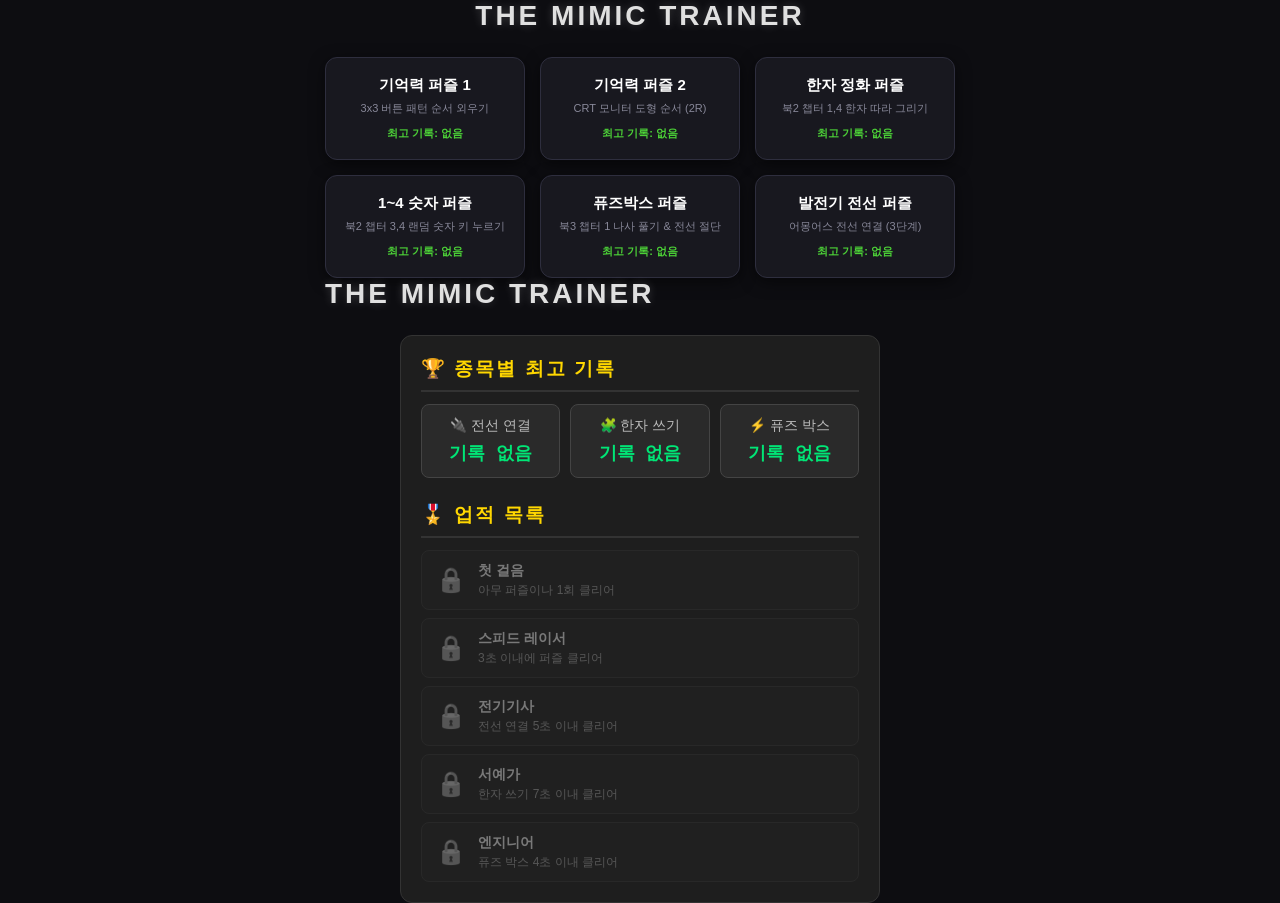
==== commit ea47985a: "Update index.html" ====
--- a/index.html
+++ b/index.html
@@ -1854,13 +1854,25 @@
 <body>
 
   <!-- 랭킹 & 업적 표시 영역 -->
-  <div class="rankings-section">
+ <div class="main-container">
+  <!-- 1. 타이틀 & 퍼즐 목록 -->
+  <header>
+    <h1>THE MIMIC TRAINER</h1>
+  </header>
+
+  <div class="puzzle-grid">
+    <!-- 기존 퍼즐 카드 6개 -->
+  </div>
+
+  <!-- 2. 최고 기록 및 업적 (퍼즐 카드 아래로 독립) -->
+  <section class="rankings-section">
     <h2>🏆 종목별 최고 기록</h2>
     <div id="records-grid" class="records-grid"></div>
 
     <h2>🎖️ 업적 목록</h2>
     <div id="achievements-grid" class="achievements-grid"></div>
-  </div>
+  </section>
+</div>
 
   <!-- JS 연결 -->
   <script src="rankings.js"></script>
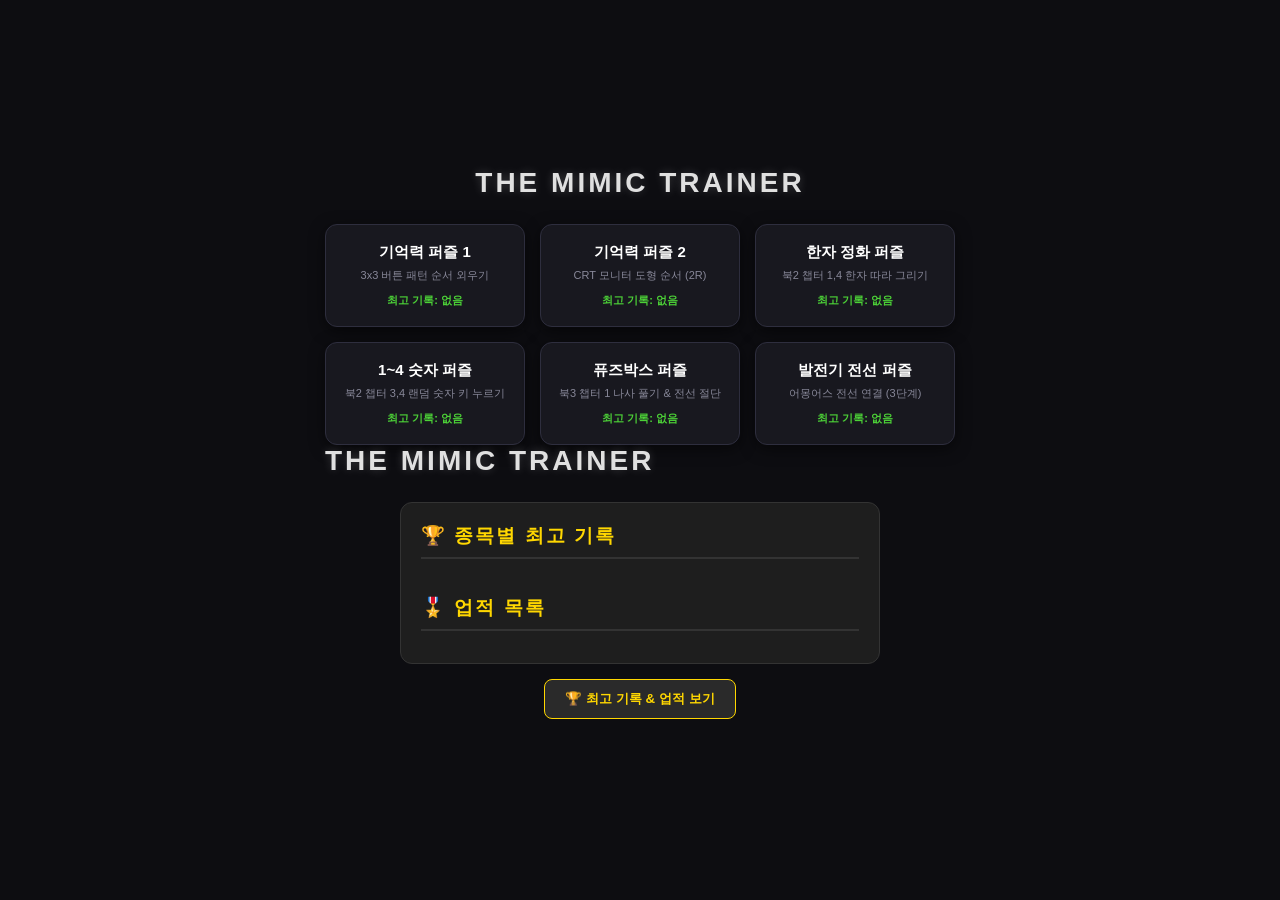
==== commit 38cb8b25: "Update index.html" ====
--- a/index.html
+++ b/index.html
@@ -1876,4 +1876,18 @@
 
   <!-- JS 연결 -->
   <script src="rankings.js"></script>
-</body>
+</body><!-- 1. 랭킹 열기 버튼 (화면 메인에 배치) -->
+<button class="open-rankings-btn" onclick="openRankings()">🏆 최고 기록 & 업적 보기</button>
+
+<!-- 2. 팝업 모달 영역 -->
+<div id="rankings-modal" class="modal-overlay">
+  <div class="modal-content">
+    <button class="close-btn" onclick="closeRankings()">&times;</button>
+
+    <h2>🏆 종목별 최고 기록</h2>
+    <div id="records-grid" class="records-grid"></div>
+
+    <h2>🎖️ 업적 목록</h2>
+    <div id="achievements-grid" class="achievements-grid"></div>
+  </div>
+</div>
--- a/rankings.css
+++ b/rankings.css
@@ -103,3 +103,70 @@
   color: #aaa;
   margin-top: 2px;
 }
+/* 랭킹 열기 버튼 스타일 */
+.open-rankings-btn {
+  background-color: #2a2a2a;
+  color: #ffd700;
+  border: 1px solid #ffd700;
+  padding: 10px 20px;
+  border-radius: 8px;
+  font-weight: bold;
+  cursor: pointer;
+  margin: 15px auto;
+  display: block;
+  transition: all 0.2s;
+}
+
+.open-rankings-btn:hover {
+  background-color: #ffd700;
+  color: #000;
+}
+
+/* 모달 오버레이 (배경 어둡게) */
+.modal-overlay {
+  display: none; /* 기본적으로 숨김 */
+  position: fixed;
+  top: 0;
+  left: 0;
+  width: 100%;
+  height: 100%;
+  background-color: rgba(0, 0, 0, 0.75);
+  z-index: 1000;
+  justify-content: center;
+  align-items: center;
+  backdrop-filter: blur(4px);
+}
+
+.modal-overlay.active {
+  display: flex; /* 열렸을 때만 보임 */
+}
+
+/* 팝업 창 본체 */
+.modal-content {
+  background-color: #1e1e1e;
+  border: 1px solid #444;
+  border-radius: 12px;
+  width: 90%;
+  max-width: 440px;
+  max-height: 85vh;
+  overflow-y: auto;
+  padding: 24px;
+  position: relative;
+  box-shadow: 0 10px 30px rgba(0, 0, 0, 0.8);
+}
+
+/* 닫기 (X) 버튼 */
+.close-btn {
+  position: absolute;
+  top: 14px;
+  right: 18px;
+  background: none;
+  border: none;
+  color: #aaa;
+  font-size: 1.5rem;
+  cursor: pointer;
+}
+
+.close-btn:hover {
+  color: #fff;
+}
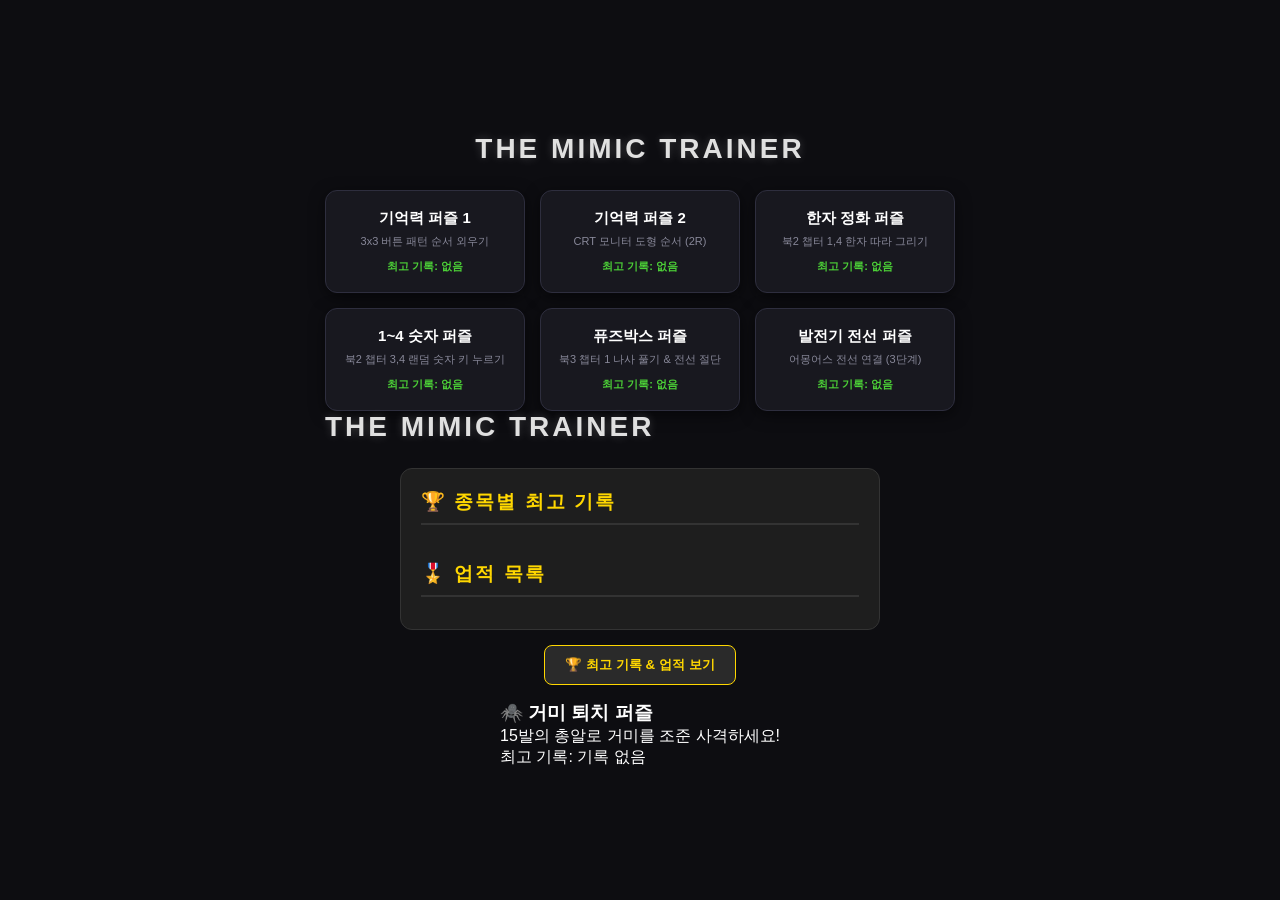
==== commit 6255ff03: "Update index.html" ====
--- a/index.html
+++ b/index.html
@@ -1891,3 +1891,9 @@
     <div id="achievements-grid" class="achievements-grid"></div>
   </div>
 </div>
+<!-- index.html 내 퍼즐 선택 카드 영역 -->
+<div class="puzzle-card" onclick="location.href='spider_game.html'">
+  <h3>🕷️ 거미 퇴치 퍼즐</h3>
+  <p>15발의 총알로 거미를 조준 사격하세요!</p>
+  <span class="record-text">최고 기록: <span id="record-spider">기록 없음</span></span>
+</div>
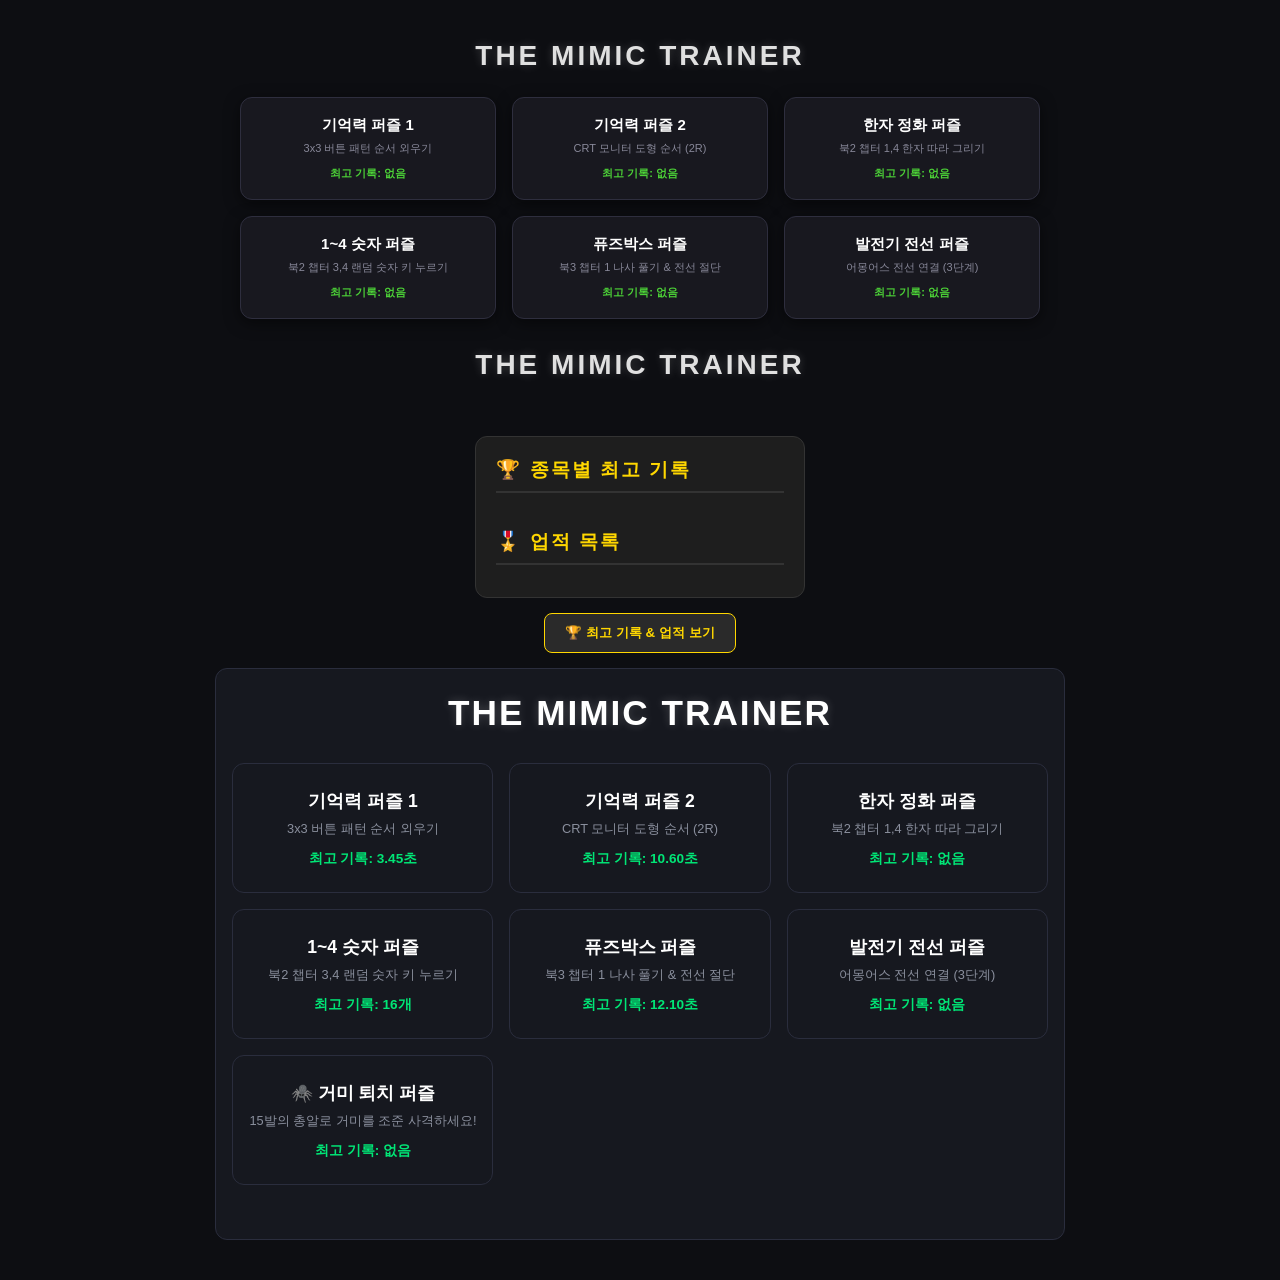
==== commit b2eecdab: "Update index.html" ====
--- a/index.html
+++ b/index.html
@@ -1893,7 +1893,538 @@
 </div>
 <!-- index.html 내 퍼즐 선택 카드 영역 -->
 <div class="puzzle-card" onclick="location.href='spider_game.html'">
-  <h3>🕷️ 거미 퇴치 퍼즐</h3>
-  <p>15발의 총알로 거미를 조준 사격하세요!</p>
-  <span class="record-text">최고 기록: <span id="record-spider">기록 없음</span></span>
-</div>
+  <!DOCTYPE html>
+<html lang="ko">
+<head>
+  <meta charset="UTF-8">
+  <meta name="viewport" content="width=device-width, initial-scale=1.0">
+  <title>THE MIMIC TRAINER</title>
+  <style>
+    * { box-sizing: border-box; margin: 0; padding: 0; user-select: none; }
+    body {
+      background-color: #0d0e12;
+      color: #ffffff;
+      font-family: 'Pretendard', sans-serif;
+      display: flex;
+      flex-direction: column;
+      align-items: center;
+      min-height: 100vh;
+      padding: 40px 20px;
+    }
+
+    h1.main-title {
+      font-size: 2.2rem;
+      font-weight: 900;
+      letter-spacing: 2px;
+      margin-bottom: 30px;
+      color: #ffffff;
+      text-align: center;
+    }
+
+    /* 7개 카드가 들어가는 동일한 그리드 레이아웃 */
+    .puzzle-grid {
+      display: grid;
+      grid-template-columns: repeat(3, 1fr);
+      gap: 16px;
+      width: 100%;
+      max-width: 860px;
+      margin-bottom: 30px;
+    }
+
+    /* 상단 퍼즐 카드와 완전히 동일한 디자인 */
+    .puzzle-card {
+      background-color: #16181f;
+      border: 1px solid #2a2d3d;
+      border-radius: 12px;
+      padding: 24px 16px;
+      text-align: center;
+      cursor: pointer;
+      transition: all 0.2s ease-in-out;
+      display: flex;
+      flex-direction: column;
+      justify-content: center;
+      align-items: center;
+      min-height: 130px;
+    }
+
+    .puzzle-card:hover {
+      border-color: #4f526b;
+      transform: translateY(-3px);
+      background-color: #1c1f29;
+    }
+
+    .puzzle-card h3 {
+      font-size: 1.1rem;
+      font-weight: 700;
+      margin-bottom: 8px;
+      color: #ffffff;
+    }
+
+    .puzzle-card p {
+      font-size: 0.8rem;
+      color: #8a8f9d;
+      margin-bottom: 12px;
+    }
+
+    .puzzle-card .record-text {
+      font-size: 0.85rem;
+      font-weight: 700;
+      color: #00e676;
+    }
+
+    /* 모달 팝업 레이아웃 */
+    .modal-overlay {
+      display: none;
+      position: fixed;
+      top: 0; left: 0; width: 100%; height: 100%;
+      background-color: rgba(0, 0, 0, 0.85);
+      z-index: 1000;
+      justify-content: center;
+      align-items: center;
+      backdrop-filter: blur(5px);
+    }
+
+    .modal-overlay.active { display: flex; }
+
+    /* 게임 창 (화면 최적화) */
+    .game-modal-content {
+      position: relative;
+      width: 800px;
+      height: 550px;
+      background-color: #111318;
+      border: 2px solid #333645;
+      border-radius: 16px;
+      overflow: hidden;
+      box-shadow: 0 0 40px rgba(0, 0, 0, 0.9);
+      cursor: crosshair;
+    }
+
+    .close-modal-btn {
+      position: absolute;
+      top: 15px; right: 20px;
+      background: none; border: none;
+      color: #8a8f9d; font-size: 1.8rem;
+      cursor: pointer; z-index: 50;
+    }
+
+    .close-modal-btn:hover { color: #fff; }
+
+    /* 게임 UI */
+    .ui-panel {
+      position: absolute;
+      top: 20px; left: 25px; right: 60px;
+      display: flex; justify-content: space-between;
+      z-index: 10; font-weight: bold; font-size: 1.1rem;
+      pointer-events: none;
+    }
+
+    .ammo-count { color: #ffd700; }
+    .spider-hp { color: #ff4444; }
+
+    /* 거미 (크기 확대 & 밝기 보정) */
+    #spider {
+      position: absolute;
+      width: 200px; height: 200px;
+      top: 50%; left: 50%;
+      transform: translate(-50%, -50%);
+      filter: brightness(1.7) contrast(1.2) grayscale(0.1);
+      transition: filter 0.1s;
+    }
+
+    /* 괴물 (옆에서 상주하는 연출) */
+    #monster {
+      position: absolute;
+      width: 260px;
+      bottom: -320px; right: -20px;
+      transition: bottom 0.6s cubic-bezier(0.175, 0.885, 0.32, 1.275);
+      z-index: 8;
+      pointer-events: none;
+    }
+
+    #monster.active { bottom: 0px; }
+
+    /* 히든 타이밍 미니게임 */
+    .timing-game-container {
+      position: absolute;
+      bottom: 40px; left: 50%;
+      transform: translateX(-50%);
+      width: 480px; height: 36px;
+      background-color: #1a1a1a;
+      border: 3px solid #444;
+      border-radius: 8px;
+      display: none; z-index: 20;
+    }
+
+    .timing-game-container.active { display: block; }
+
+    .white-zone {
+      position: absolute; top: 0; height: 100%;
+      width: 75px; background-color: #ffffff;
+      box-shadow: 0 0 12px #ffffff;
+    }
+
+    .red-bar {
+      position: absolute; top: 0; width: 10px; height: 100%;
+      background-color: #ff3333; box-shadow: 0 0 10px #ff3333;
+    }
+
+    .timing-status {
+      position: absolute; bottom: 85px; left: 50%;
+      transform: translateX(-50%);
+      font-size: 1.1rem; color: #00e676; font-weight: bold;
+      display: none; z-index: 20; text-align: center;
+    }
+
+    .timing-status.active { display: block; }
+    .timer-text { color: #ffeb3b; margin-left: 10px; }
+
+    /* 결과 레이어 */
+    .overlay {
+      position: absolute; top: 0; left: 0;
+      width: 100%; height: 100%;
+      background: rgba(0, 0, 0, 0.88);
+      display: none; flex-direction: column;
+      justify-content: center; align-items: center;
+      z-index: 100;
+    }
+
+    .overlay h2 { font-size: 2.2rem; color: #00e676; margin-bottom: 20px; }
+    .overlay button {
+      padding: 12px 28px; font-size: 1rem; font-weight: bold;
+      background-color: #00e676; border: none; border-radius: 8px;
+      cursor: pointer; color: #000;
+    }
+  </style>
+</head>
+<body>
+
+  <h1 class="main-title">THE MIMIC TRAINER</h1>
+
+  <!-- 퍼즐 그리드 (7개 동일 카드 배치) -->
+  <div class="puzzle-grid">
+    <div class="puzzle-card">
+      <h3>기억력 퍼즐 1</h3>
+      <p>3x3 버튼 패턴 순서 외우기</p>
+      <span class="record-text">최고 기록: 3.45초</span>
+    </div>
+    <div class="puzzle-card">
+      <h3>기억력 퍼즐 2</h3>
+      <p>CRT 모니터 도형 순서 (2R)</p>
+      <span class="record-text">최고 기록: 10.60초</span>
+    </div>
+    <div class="puzzle-card">
+      <h3>한자 정화 퍼즐</h3>
+      <p>북2 챕터 1,4 한자 따라 그리기</p>
+      <span class="record-text">최고 기록: 없음</span>
+    </div>
+    <div class="puzzle-card">
+      <h3>1~4 숫자 퍼즐</h3>
+      <p>북2 챕터 3,4 랜덤 숫자 키 누르기</p>
+      <span class="record-text">최고 기록: 16개</span>
+    </div>
+    <div class="puzzle-card">
+      <h3>퓨즈박스 퍼즐</h3>
+      <p>북3 챕터 1 나사 풀기 & 전선 절단</p>
+      <span class="record-text">최고 기록: 12.10초</span>
+    </div>
+    <div class="puzzle-card">
+      <h3>발전기 전선 퍼즐</h3>
+      <p>어몽어스 전선 연결 (3단계)</p>
+      <span class="record-text">최고 기록: 없음</span>
+    </div>
+
+    <!-- 7번째: 거미 퇴치 퍼즐 (동일한 디자인 적용) -->
+    <div class="puzzle-card" onclick="openSpiderGame()">
+      <h3>🕷️ 거미 퇴치 퍼즐</h3>
+      <p>15발의 총알로 거미를 조준 사격하세요!</p>
+      <span class="record-text" id="card-spider-record">최고 기록: 없음</span>
+    </div>
+  </div>
+
+  <!-- 거미 퍼즐 게임 모달 팝업 -->
+  <div id="spider-modal" class="modal-overlay">
+    <div class="game-modal-content" id="game-container">
+      <button class="close-modal-btn" onclick="closeSpiderGame()">&times;</button>
+
+      <div class="ui-panel">
+        <div class="ammo-count">남은 총알: <span id="ammo">15</span> / 15</div>
+        <div class="spider-hp">거미 체력: <span id="hp">15</span> / 15</div>
+      </div>
+
+      <img id="spider" src="1.jpg" alt="거미">
+      <img id="monster" src="image_a73cd9.png" alt="괴물">
+
+      <div class="timing-status" id="timing-status">
+        괴물 퇴치 중... (<span id="success-count">0</span> / 3) 
+        <span class="timer-text">남은 시간: <span id="hidden-timer">10</span>초</span>
+      </div>
+      <div class="timing-game-container" id="timing-container">
+        <div class="white-zone" id="white-zone"></div>
+        <div class="red-bar" id="red-bar"></div>
+      </div>
+
+      <div class="overlay" id="overlay">
+        <h2>🎉 거미 퇴치 성공!</h2>
+        <button onclick="restartGame()">다시 하기</button>
+      </div>
+    </div>
+  </div>
+
+  <script>
+    // ==========================================
+    // 효과음 엔진 (Web Audio API - 외부파일 불필요)
+    // ==========================================
+    const audioCtx = new (window.AudioContext || window.webkitAudioContext)();
+
+    function playSound(type) {
+      if (audioCtx.state === 'suspended') audioCtx.resume();
+      const osc = audioCtx.createOscillator();
+      const gain = audioCtx.createGain();
+      osc.connect(gain);
+      gain.connect(audioCtx.destination);
+
+      const now = audioCtx.currentTime;
+
+      if (type === 'shoot') { // 총 소리
+        osc.type = 'sawtooth';
+        osc.frequency.setValueAtTime(300, now);
+        osc.frequency.exponentialRampToValueAtTime(10, now + 0.12);
+        gain.gain.setValueAtTime(0.3, now);
+        gain.gain.exponentialRampToValueAtTime(0.01, now + 0.12);
+        osc.start(now); osc.stop(now + 0.12);
+      } else if (type === 'hit') { // 명중음
+        osc.type = 'square';
+        osc.frequency.setValueAtTime(150, now);
+        osc.frequency.exponentialRampToValueAtTime(40, now + 0.15);
+        gain.gain.setValueAtTime(0.4, now);
+        gain.gain.exponentialRampToValueAtTime(0.01, now + 0.15);
+        osc.start(now); osc.stop(now + 0.15);
+      } else if (type === 'spider_dead') { // 거미 처치
+        osc.type = 'triangle';
+        osc.frequency.setValueAtTime(523, now);
+        osc.frequency.setValueAtTime(659, now + 0.1);
+        osc.frequency.setValueAtTime(783, now + 0.2);
+        gain.gain.setValueAtTime(0.4, now);
+        gain.gain.exponentialRampToValueAtTime(0.01, now + 0.4);
+        osc.start(now); osc.stop(now + 0.4);
+      } else if (type === 'monster_appear') { // 괴물 등장 (쿠쿵)
+        osc.type = 'sawtooth';
+        osc.frequency.setValueAtTime(90, now);
+        osc.frequency.linearRampToValueAtTime(30, now + 0.5);
+        gain.gain.setValueAtTime(0.6, now);
+        gain.gain.exponentialRampToValueAtTime(0.01, now + 0.5);
+        osc.start(now); osc.stop(now + 0.5);
+      } else if (type === 'timing_success') { // 타이밍 성공
+        osc.type = 'sine';
+        osc.frequency.setValueAtTime(880, now);
+        gain.gain.setValueAtTime(0.3, now);
+        gain.gain.exponentialRampToValueAtTime(0.01, now + 0.15);
+        osc.start(now); osc.stop(now + 0.15);
+      } else if (type === 'fail') { // 실패음
+        osc.type = 'sawtooth';
+        osc.frequency.setValueAtTime(120, now);
+        gain.gain.setValueAtTime(0.4, now);
+        gain.gain.exponentialRampToValueAtTime(0.01, now + 0.3);
+        osc.start(now); osc.stop(now + 0.3);
+      }
+    }
+
+    // ==========================================
+    // 게임 로직 및 변수
+    // ==========================================
+    let ammo = 15;
+    let spiderHp = 15;
+    let isHiddenGame = false;
+    let timingSuccessCount = 0;
+    let hiddenTimer = 10;
+    let timerInterval = null;
+
+    let angle = 0;
+    const centerX = 400;
+    const centerY = 275;
+    const scaleX = 250; 
+    const scaleY = 120; 
+    const speed = 0.055; // 크기와 속도 상향 조정
+
+    const spider = document.getElementById('spider');
+    const monster = document.getElementById('monster');
+    const ammoDisplay = document.getElementById('ammo');
+    const hpDisplay = document.getElementById('hp');
+    const gameContainer = document.getElementById('game-container');
+    const timingContainer = document.getElementById('timing-container');
+    const whiteZone = document.getElementById('white-zone');
+    const redBar = document.getElementById('red-bar');
+    const timingStatus = document.getElementById('timing-status');
+    const successCountDisplay = document.getElementById('success-count');
+    const hiddenTimerDisplay = document.getElementById('hidden-timer');
+    const overlay = document.getElementById('overlay');
+
+    function openSpiderGame() {
+      document.getElementById('spider-modal').classList.add('active');
+      restartGame();
+    }
+
+    function closeSpiderGame() {
+      document.getElementById('spider-modal').classList.remove('active');
+      clearInterval(timerInterval);
+      isHiddenGame = false;
+    }
+
+    function moveSpider() {
+      if (!isHiddenGame && spiderHp > 0 && document.getElementById('spider-modal').classList.contains('active')) {
+        angle += speed;
+        const x = centerX + (scaleX * Math.cos(angle)) / (1 + Math.sin(angle) * Math.sin(angle));
+        const y = centerY + (scaleY * Math.sin(angle) * Math.cos(angle)) / (1 + Math.sin(angle) * Math.sin(angle));
+        spider.style.left = `${x}px`;
+        spider.style.top = `${y}px`;
+      }
+      requestAnimationFrame(moveSpider);
+    }
+    moveSpider();
+
+    gameContainer.addEventListener('click', (e) => {
+      if (e.target.classList.contains('close-modal-btn')) return;
+      if (isHiddenGame || ammo <= 0 || spiderHp <= 0) return;
+
+      ammo--;
+      ammoDisplay.textContent = ammo;
+
+      if (e.target === spider) {
+        spiderHp--;
+        hpDisplay.textContent = spiderHp;
+        playSound('hit');
+
+        spider.style.filter = 'brightness(3) contrast(1.5)';
+        setTimeout(() => {
+          spider.style.filter = 'brightness(1.7) contrast(1.2) grayscale(0.1)';
+        }, 100);
+
+        if (spiderHp <= 0) {
+          playSound('spider_dead');
+          spider.style.display = 'none';
+          overlay.style.display = 'flex';
+          document.getElementById('card-spider-record').textContent = '최고 기록: 클리어!';
+          return;
+        }
+      } else {
+        playSound('shoot');
+      }
+
+      if (ammo === 0 && spiderHp > 0) {
+        startHiddenGame();
+      }
+    });
+
+    // ==========================================
+    // 히든 타이밍 퍼즐 (10초 시간 제한 및 괴물 상주)
+    // ==========================================
+    let redBarPos = 0;
+    let redBarSpeed = 10;
+    let redBarDir = 1;
+    let timingAnimationId = null;
+    let whiteZoneLeft = 0;
+
+    function startHiddenGame() {
+      isHiddenGame = true;
+      timingSuccessCount = 0;
+      hiddenTimer = 10;
+
+      playSound('monster_appear');
+
+      // 괴물 등장 후 옆에 고정 상주
+      monster.classList.add('active');
+      timingContainer.classList.add('active');
+      timingStatus.classList.add('active');
+      successCountDisplay.textContent = timingSuccessCount;
+      hiddenTimerDisplay.textContent = hiddenTimer;
+
+      resetTimingBar();
+      animateRedBar();
+
+      // 10초 타이머 시작
+      clearInterval(timerInterval);
+      timerInterval = setInterval(() => {
+        hiddenTimer--;
+        hiddenTimerDisplay.textContent = hiddenTimer;
+
+        if (hiddenTimer <= 0) {
+          clearInterval(timerInterval);
+          playSound('fail');
+          alert('⏰ 시간이 초과되었습니다! 괴물이 공격합니다.');
+          startHiddenGame(); // 히든게임 재시작
+        }
+      }, 1000);
+    }
+
+    function resetTimingBar() {
+      whiteZoneLeft = Math.floor(Math.random() * (480 - 75 - 40)) + 20;
+      whiteZone.style.left = `${whiteZoneLeft}px`;
+      redBarPos = 0;
+    }
+
+    function animateRedBar() {
+      if (!isHiddenGame) return;
+
+      redBarPos += redBarSpeed * redBarDir;
+      if (redBarPos >= 470) { redBarPos = 470; redBarDir = -1; }
+      else if (redBarPos <= 0) { redBarPos = 0; redBarDir = 1; }
+
+      redBar.style.left = `${redBarPos}px`;
+      timingAnimationId = requestAnimationFrame(animateRedBar);
+    }
+
+    window.addEventListener('keydown', (e) => {
+      if (e.code === 'Space' && isHiddenGame) {
+        e.preventDefault();
+
+        const redBarCenter = redBarPos + 5;
+        const isSuccess = redBarCenter >= whiteZoneLeft && redBarCenter <= (whiteZoneLeft + 75);
+
+        if (isSuccess) {
+          playSound('timing_success');
+          timingSuccessCount++;
+          successCountDisplay.textContent = timingSuccessCount;
+
+          if (timingSuccessCount >= 3) {
+            endHiddenGame();
+          } else {
+            resetTimingBar();
+          }
+        } else {
+          playSound('fail');
+        }
+      }
+    });
+
+    function endHiddenGame() {
+      isHiddenGame = false;
+      clearInterval(timerInterval);
+      cancelAnimationFrame(timingAnimationId);
+
+      // 성공 시에만 괴물이 물러남
+      monster.classList.remove('active');
+      timingContainer.classList.remove('active');
+      timingStatus.classList.remove('active');
+
+      ammo = 15;
+      ammoDisplay.textContent = ammo;
+    }
+
+    function restartGame() {
+      ammo = 15;
+      spiderHp = 15;
+      isHiddenGame = false;
+      clearInterval(timerInterval);
+
+      ammoDisplay.textContent = ammo;
+      hpDisplay.textContent = spiderHp;
+      spider.style.display = 'block';
+      overlay.style.display = 'none';
+
+      monster.classList.remove('active');
+      timingContainer.classList.remove('active');
+      timingStatus.classList.remove('active');
+    }
+  </script>
+</body>
+</html>
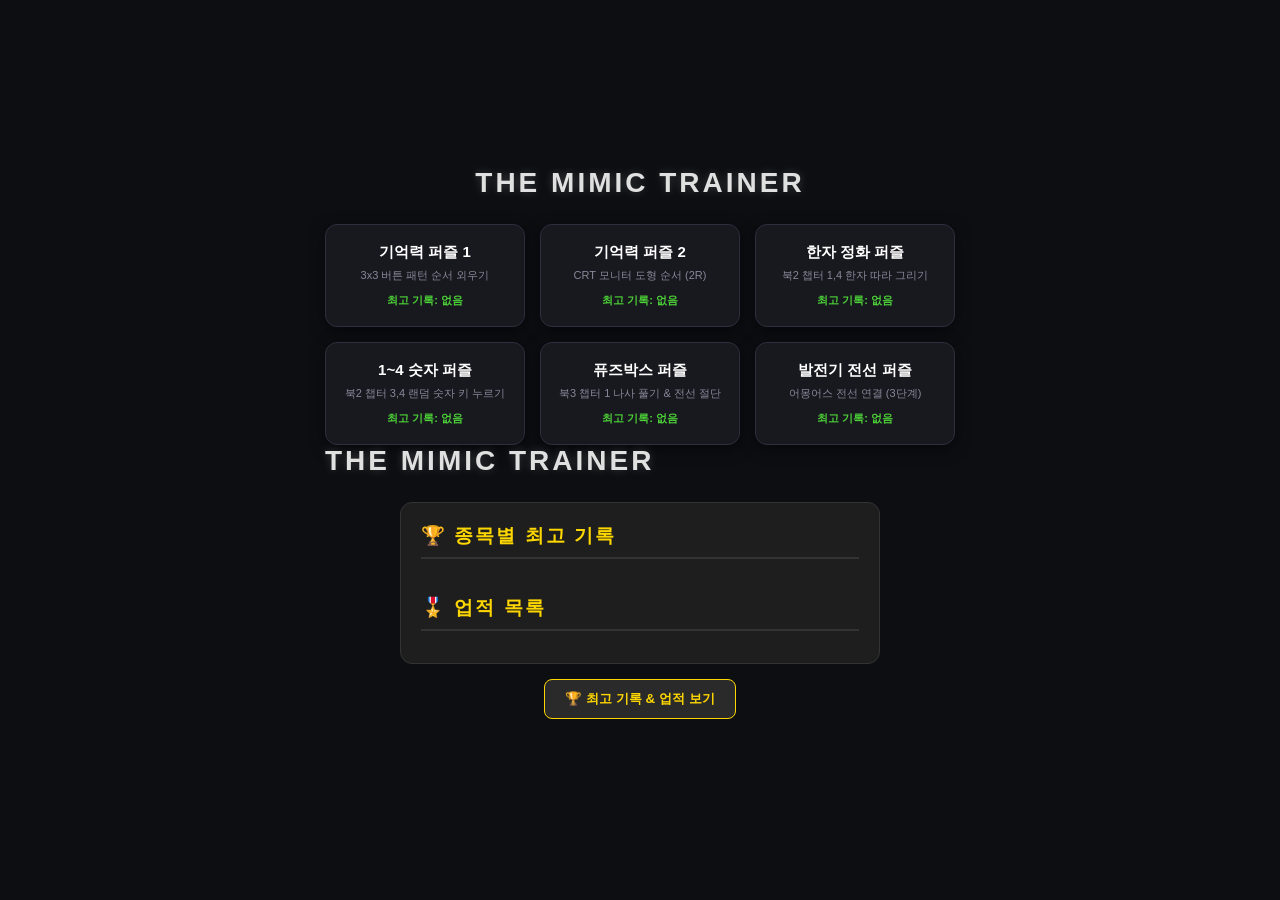
==== commit 00994926: "Update index.html" ====
--- a/index.html
+++ b/index.html
@@ -1921,510 +1921,38 @@
       text-align: center;
     }
 
-    /* 7개 카드가 들어가는 동일한 그리드 레이아웃 */
-    .puzzle-grid {
-      display: grid;
-      grid-template-columns: repeat(3, 1fr);
-      gap: 16px;
-      width: 100%;
-      max-width: 860px;
-      margin-bottom: 30px;
-    }
-
-    /* 상단 퍼즐 카드와 완전히 동일한 디자인 */
-    .puzzle-card {
-      background-color: #16181f;
-      border: 1px solid #2a2d3d;
-      border-radius: 12px;
-      padding: 24px 16px;
-      text-align: center;
-      cursor: pointer;
-      transition: all 0.2s ease-in-out;
-      display: flex;
-      flex-direction: column;
-      justify-content: center;
-      align-items: center;
-      min-height: 130px;
-    }
-
-    .puzzle-card:hover {
-      border-color: #4f526b;
-      transform: translateY(-3px);
-      background-color: #1c1f29;
-    }
-
-    .puzzle-card h3 {
-      font-size: 1.1rem;
-      font-weight: 700;
-      margin-bottom: 8px;
-      color: #ffffff;
-    }
-
-    .puzzle-card p {
-      font-size: 0.8rem;
-      color: #8a8f9d;
-      margin-bottom: 12px;
-    }
-
-    .puzzle-card .record-text {
-      font-size: 0.85rem;
-      font-weight: 700;
-      color: #00e676;
-    }
-
-    /* 모달 팝업 레이아웃 */
-    .modal-overlay {
-      display: none;
-      position: fixed;
-      top: 0; left: 0; width: 100%; height: 100%;
-      background-color: rgba(0, 0, 0, 0.85);
-      z-index: 1000;
-      justify-content: center;
-      align-items: center;
-      backdrop-filter: blur(5px);
-    }
-
-    .modal-overlay.active { display: flex; }
-
-    /* 게임 창 (화면 최적화) */
-    .game-modal-content {
-      position: relative;
-      width: 800px;
-      height: 550px;
-      background-color: #111318;
-      border: 2px solid #333645;
-      border-radius: 16px;
-      overflow: hidden;
-      box-shadow: 0 0 40px rgba(0, 0, 0, 0.9);
-      cursor: crosshair;
-    }
-
-    .close-modal-btn {
-      position: absolute;
-      top: 15px; right: 20px;
-      background: none; border: none;
-      color: #8a8f9d; font-size: 1.8rem;
-      cursor: pointer; z-index: 50;
-    }
-
-    .close-modal-btn:hover { color: #fff; }
-
-    /* 게임 UI */
-    .ui-panel {
-      position: absolute;
-      top: 20px; left: 25px; right: 60px;
-      display: flex; justify-content: space-between;
-      z-index: 10; font-weight: bold; font-size: 1.1rem;
-      pointer-events: none;
-    }
-
-    .ammo-count { color: #ffd700; }
-    .spider-hp { color: #ff4444; }
-
-    /* 거미 (크기 확대 & 밝기 보정) */
-    #spider {
-      position: absolute;
-      width: 200px; height: 200px;
-      top: 50%; left: 50%;
-      transform: translate(-50%, -50%);
-      filter: brightness(1.7) contrast(1.2) grayscale(0.1);
-      transition: filter 0.1s;
-    }
-
-    /* 괴물 (옆에서 상주하는 연출) */
-    #monster {
-      position: absolute;
-      width: 260px;
-      bottom: -320px; right: -20px;
-      transition: bottom 0.6s cubic-bezier(0.175, 0.885, 0.32, 1.275);
-      z-index: 8;
-      pointer-events: none;
-    }
-
-    #monster.active { bottom: 0px; }
-
-    /* 히든 타이밍 미니게임 */
-    .timing-game-container {
-      position: absolute;
-      bottom: 40px; left: 50%;
-      transform: translateX(-50%);
-      width: 480px; height: 36px;
-      background-color: #1a1a1a;
-      border: 3px solid #444;
-      border-radius: 8px;
-      display: none; z-index: 20;
-    }
-
-    .timing-game-container.active { display: block; }
-
-    .white-zone {
-      position: absolute; top: 0; height: 100%;
-      width: 75px; background-color: #ffffff;
-      box-shadow: 0 0 12px #ffffff;
-    }
-
-    .red-bar {
-      position: absolute; top: 0; width: 10px; height: 100%;
-      background-color: #ff3333; box-shadow: 0 0 10px #ff3333;
-    }
-
-    .timing-status {
-      position: absolute; bottom: 85px; left: 50%;
-      transform: translateX(-50%);
-      font-size: 1.1rem; color: #00e676; font-weight: bold;
-      display: none; z-index: 20; text-align: center;
-    }
-
-    .timing-status.active { display: block; }
-    .timer-text { color: #ffeb3b; margin-left: 10px; }
-
-    /* 결과 레이어 */
-    .overlay {
-      position: absolute; top: 0; left: 0;
-      width: 100%; height: 100%;
-      background: rgba(0, 0, 0, 0.88);
-      display: none; flex-direction: column;
-      justify-content: center; align-items: center;
-      z-index: 100;
-    }
-
-    .overlay h2 { font-size: 2.2rem; color: #00e676; margin-bottom: 20px; }
-    .overlay button {
-      padding: 12px 28px; font-size: 1rem; font-weight: bold;
-      background-color: #00e676; border: none; border-radius: 8px;
-      cursor: pointer; color: #000;
-    }
-  </style>
-</head>
-<body>
-
-  <h1 class="main-title">THE MIMIC TRAINER</h1>
-
-  <!-- 퍼즐 그리드 (7개 동일 카드 배치) -->
-  <div class="puzzle-grid">
-    <div class="puzzle-card">
-      <h3>기억력 퍼즐 1</h3>
-      <p>3x3 버튼 패턴 순서 외우기</p>
-      <span class="record-text">최고 기록: 3.45초</span>
+ <!-- 기존 puzzle-grid 박스 내부 맨 마지막에 추가 -->
+<div class="puzzle-card" onclick="openSpiderGame()">
+  <h3>🕷️ 거미 퇴치 퍼즐</h3>
+  <p>15발의 총알로 거미를 조준 사격하세요!</p>
+  <span class="record-text" id="card-spider-record">최고 기록: 없음</span>
+</div><!-- 거미 퍼즐 게임 모달 팝업 -->
+<div id="spider-modal" class="modal-overlay">
+  <div class="game-modal-content" id="game-container">
+    <button class="close-modal-btn" onclick="closeSpiderGame()">&times;</button>
+
+    <div class="ui-panel">
+      <div class="ammo-count">남은 총알: <span id="ammo">15</span> / 15</div>
+      <div class="spider-hp">거미 체력: <span id="hp">15</span> / 15</div>
     </div>
-    <div class="puzzle-card">
-      <h3>기억력 퍼즐 2</h3>
-      <p>CRT 모니터 도형 순서 (2R)</p>
-      <span class="record-text">최고 기록: 10.60초</span>
+
+    <!-- 거미 및 괴물 이미지 경로 확인 필요 -->
+    <img id="spider" src="1.jpg" alt="거미">
+    <img id="monster" src="image_a73cd9.png" alt="괴물">
+
+    <div class="timing-status" id="timing-status">
+      괴물 퇴치 중... (<span id="success-count">0</span> / 3) 
+      <span class="timer-text">남은 시간: <span id="hidden-timer">10</span>초</span>
     </div>
-    <div class="puzzle-card">
-      <h3>한자 정화 퍼즐</h3>
-      <p>북2 챕터 1,4 한자 따라 그리기</p>
-      <span class="record-text">최고 기록: 없음</span>
+
+    <div class="timing-game-container" id="timing-container">
+      <div class="white-zone" id="white-zone"></div>
+      <div class="red-bar" id="red-bar"></div>
     </div>
-    <div class="puzzle-card">
-      <h3>1~4 숫자 퍼즐</h3>
-      <p>북2 챕터 3,4 랜덤 숫자 키 누르기</p>
-      <span class="record-text">최고 기록: 16개</span>
-    </div>
-    <div class="puzzle-card">
-      <h3>퓨즈박스 퍼즐</h3>
-      <p>북3 챕터 1 나사 풀기 & 전선 절단</p>
-      <span class="record-text">최고 기록: 12.10초</span>
-    </div>
-    <div class="puzzle-card">
-      <h3>발전기 전선 퍼즐</h3>
-      <p>어몽어스 전선 연결 (3단계)</p>
-      <span class="record-text">최고 기록: 없음</span>
-    </div>
-
-    <!-- 7번째: 거미 퇴치 퍼즐 (동일한 디자인 적용) -->
-    <div class="puzzle-card" onclick="openSpiderGame()">
-      <h3>🕷️ 거미 퇴치 퍼즐</h3>
-      <p>15발의 총알로 거미를 조준 사격하세요!</p>
-      <span class="record-text" id="card-spider-record">최고 기록: 없음</span>
+
+    <div class="overlay" id="spider-overlay">
+      <h2>🎉 거미 퇴치 성공!</h2>
+      <button onclick="restartSpiderGame()">다시 하기</button>
     </div>
   </div>
-
-  <!-- 거미 퍼즐 게임 모달 팝업 -->
-  <div id="spider-modal" class="modal-overlay">
-    <div class="game-modal-content" id="game-container">
-      <button class="close-modal-btn" onclick="closeSpiderGame()">&times;</button>
-
-      <div class="ui-panel">
-        <div class="ammo-count">남은 총알: <span id="ammo">15</span> / 15</div>
-        <div class="spider-hp">거미 체력: <span id="hp">15</span> / 15</div>
-      </div>
-
-      <img id="spider" src="1.jpg" alt="거미">
-      <img id="monster" src="image_a73cd9.png" alt="괴물">
-
-      <div class="timing-status" id="timing-status">
-        괴물 퇴치 중... (<span id="success-count">0</span> / 3) 
-        <span class="timer-text">남은 시간: <span id="hidden-timer">10</span>초</span>
-      </div>
-      <div class="timing-game-container" id="timing-container">
-        <div class="white-zone" id="white-zone"></div>
-        <div class="red-bar" id="red-bar"></div>
-      </div>
-
-      <div class="overlay" id="overlay">
-        <h2>🎉 거미 퇴치 성공!</h2>
-        <button onclick="restartGame()">다시 하기</button>
-      </div>
-    </div>
-  </div>
-
-  <script>
-    // ==========================================
-    // 효과음 엔진 (Web Audio API - 외부파일 불필요)
-    // ==========================================
-    const audioCtx = new (window.AudioContext || window.webkitAudioContext)();
-
-    function playSound(type) {
-      if (audioCtx.state === 'suspended') audioCtx.resume();
-      const osc = audioCtx.createOscillator();
-      const gain = audioCtx.createGain();
-      osc.connect(gain);
-      gain.connect(audioCtx.destination);
-
-      const now = audioCtx.currentTime;
-
-      if (type === 'shoot') { // 총 소리
-        osc.type = 'sawtooth';
-        osc.frequency.setValueAtTime(300, now);
-        osc.frequency.exponentialRampToValueAtTime(10, now + 0.12);
-        gain.gain.setValueAtTime(0.3, now);
-        gain.gain.exponentialRampToValueAtTime(0.01, now + 0.12);
-        osc.start(now); osc.stop(now + 0.12);
-      } else if (type === 'hit') { // 명중음
-        osc.type = 'square';
-        osc.frequency.setValueAtTime(150, now);
-        osc.frequency.exponentialRampToValueAtTime(40, now + 0.15);
-        gain.gain.setValueAtTime(0.4, now);
-        gain.gain.exponentialRampToValueAtTime(0.01, now + 0.15);
-        osc.start(now); osc.stop(now + 0.15);
-      } else if (type === 'spider_dead') { // 거미 처치
-        osc.type = 'triangle';
-        osc.frequency.setValueAtTime(523, now);
-        osc.frequency.setValueAtTime(659, now + 0.1);
-        osc.frequency.setValueAtTime(783, now + 0.2);
-        gain.gain.setValueAtTime(0.4, now);
-        gain.gain.exponentialRampToValueAtTime(0.01, now + 0.4);
-        osc.start(now); osc.stop(now + 0.4);
-      } else if (type === 'monster_appear') { // 괴물 등장 (쿠쿵)
-        osc.type = 'sawtooth';
-        osc.frequency.setValueAtTime(90, now);
-        osc.frequency.linearRampToValueAtTime(30, now + 0.5);
-        gain.gain.setValueAtTime(0.6, now);
-        gain.gain.exponentialRampToValueAtTime(0.01, now + 0.5);
-        osc.start(now); osc.stop(now + 0.5);
-      } else if (type === 'timing_success') { // 타이밍 성공
-        osc.type = 'sine';
-        osc.frequency.setValueAtTime(880, now);
-        gain.gain.setValueAtTime(0.3, now);
-        gain.gain.exponentialRampToValueAtTime(0.01, now + 0.15);
-        osc.start(now); osc.stop(now + 0.15);
-      } else if (type === 'fail') { // 실패음
-        osc.type = 'sawtooth';
-        osc.frequency.setValueAtTime(120, now);
-        gain.gain.setValueAtTime(0.4, now);
-        gain.gain.exponentialRampToValueAtTime(0.01, now + 0.3);
-        osc.start(now); osc.stop(now + 0.3);
-      }
-    }
-
-    // ==========================================
-    // 게임 로직 및 변수
-    // ==========================================
-    let ammo = 15;
-    let spiderHp = 15;
-    let isHiddenGame = false;
-    let timingSuccessCount = 0;
-    let hiddenTimer = 10;
-    let timerInterval = null;
-
-    let angle = 0;
-    const centerX = 400;
-    const centerY = 275;
-    const scaleX = 250; 
-    const scaleY = 120; 
-    const speed = 0.055; // 크기와 속도 상향 조정
-
-    const spider = document.getElementById('spider');
-    const monster = document.getElementById('monster');
-    const ammoDisplay = document.getElementById('ammo');
-    const hpDisplay = document.getElementById('hp');
-    const gameContainer = document.getElementById('game-container');
-    const timingContainer = document.getElementById('timing-container');
-    const whiteZone = document.getElementById('white-zone');
-    const redBar = document.getElementById('red-bar');
-    const timingStatus = document.getElementById('timing-status');
-    const successCountDisplay = document.getElementById('success-count');
-    const hiddenTimerDisplay = document.getElementById('hidden-timer');
-    const overlay = document.getElementById('overlay');
-
-    function openSpiderGame() {
-      document.getElementById('spider-modal').classList.add('active');
-      restartGame();
-    }
-
-    function closeSpiderGame() {
-      document.getElementById('spider-modal').classList.remove('active');
-      clearInterval(timerInterval);
-      isHiddenGame = false;
-    }
-
-    function moveSpider() {
-      if (!isHiddenGame && spiderHp > 0 && document.getElementById('spider-modal').classList.contains('active')) {
-        angle += speed;
-        const x = centerX + (scaleX * Math.cos(angle)) / (1 + Math.sin(angle) * Math.sin(angle));
-        const y = centerY + (scaleY * Math.sin(angle) * Math.cos(angle)) / (1 + Math.sin(angle) * Math.sin(angle));
-        spider.style.left = `${x}px`;
-        spider.style.top = `${y}px`;
-      }
-      requestAnimationFrame(moveSpider);
-    }
-    moveSpider();
-
-    gameContainer.addEventListener('click', (e) => {
-      if (e.target.classList.contains('close-modal-btn')) return;
-      if (isHiddenGame || ammo <= 0 || spiderHp <= 0) return;
-
-      ammo--;
-      ammoDisplay.textContent = ammo;
-
-      if (e.target === spider) {
-        spiderHp--;
-        hpDisplay.textContent = spiderHp;
-        playSound('hit');
-
-        spider.style.filter = 'brightness(3) contrast(1.5)';
-        setTimeout(() => {
-          spider.style.filter = 'brightness(1.7) contrast(1.2) grayscale(0.1)';
-        }, 100);
-
-        if (spiderHp <= 0) {
-          playSound('spider_dead');
-          spider.style.display = 'none';
-          overlay.style.display = 'flex';
-          document.getElementById('card-spider-record').textContent = '최고 기록: 클리어!';
-          return;
-        }
-      } else {
-        playSound('shoot');
-      }
-
-      if (ammo === 0 && spiderHp > 0) {
-        startHiddenGame();
-      }
-    });
-
-    // ==========================================
-    // 히든 타이밍 퍼즐 (10초 시간 제한 및 괴물 상주)
-    // ==========================================
-    let redBarPos = 0;
-    let redBarSpeed = 10;
-    let redBarDir = 1;
-    let timingAnimationId = null;
-    let whiteZoneLeft = 0;
-
-    function startHiddenGame() {
-      isHiddenGame = true;
-      timingSuccessCount = 0;
-      hiddenTimer = 10;
-
-      playSound('monster_appear');
-
-      // 괴물 등장 후 옆에 고정 상주
-      monster.classList.add('active');
-      timingContainer.classList.add('active');
-      timingStatus.classList.add('active');
-      successCountDisplay.textContent = timingSuccessCount;
-      hiddenTimerDisplay.textContent = hiddenTimer;
-
-      resetTimingBar();
-      animateRedBar();
-
-      // 10초 타이머 시작
-      clearInterval(timerInterval);
-      timerInterval = setInterval(() => {
-        hiddenTimer--;
-        hiddenTimerDisplay.textContent = hiddenTimer;
-
-        if (hiddenTimer <= 0) {
-          clearInterval(timerInterval);
-          playSound('fail');
-          alert('⏰ 시간이 초과되었습니다! 괴물이 공격합니다.');
-          startHiddenGame(); // 히든게임 재시작
-        }
-      }, 1000);
-    }
-
-    function resetTimingBar() {
-      whiteZoneLeft = Math.floor(Math.random() * (480 - 75 - 40)) + 20;
-      whiteZone.style.left = `${whiteZoneLeft}px`;
-      redBarPos = 0;
-    }
-
-    function animateRedBar() {
-      if (!isHiddenGame) return;
-
-      redBarPos += redBarSpeed * redBarDir;
-      if (redBarPos >= 470) { redBarPos = 470; redBarDir = -1; }
-      else if (redBarPos <= 0) { redBarPos = 0; redBarDir = 1; }
-
-      redBar.style.left = `${redBarPos}px`;
-      timingAnimationId = requestAnimationFrame(animateRedBar);
-    }
-
-    window.addEventListener('keydown', (e) => {
-      if (e.code === 'Space' && isHiddenGame) {
-        e.preventDefault();
-
-        const redBarCenter = redBarPos + 5;
-        const isSuccess = redBarCenter >= whiteZoneLeft && redBarCenter <= (whiteZoneLeft + 75);
-
-        if (isSuccess) {
-          playSound('timing_success');
-          timingSuccessCount++;
-          successCountDisplay.textContent = timingSuccessCount;
-
-          if (timingSuccessCount >= 3) {
-            endHiddenGame();
-          } else {
-            resetTimingBar();
-          }
-        } else {
-          playSound('fail');
-        }
-      }
-    });
-
-    function endHiddenGame() {
-      isHiddenGame = false;
-      clearInterval(timerInterval);
-      cancelAnimationFrame(timingAnimationId);
-
-      // 성공 시에만 괴물이 물러남
-      monster.classList.remove('active');
-      timingContainer.classList.remove('active');
-      timingStatus.classList.remove('active');
-
-      ammo = 15;
-      ammoDisplay.textContent = ammo;
-    }
-
-    function restartGame() {
-      ammo = 15;
-      spiderHp = 15;
-      isHiddenGame = false;
-      clearInterval(timerInterval);
-
-      ammoDisplay.textContent = ammo;
-      hpDisplay.textContent = spiderHp;
-      spider.style.display = 'block';
-      overlay.style.display = 'none';
-
-      monster.classList.remove('active');
-      timingContainer.classList.remove('active');
-      timingStatus.classList.remove('active');
-    }
-  </script>
-</body>
-</html>
+</div>
